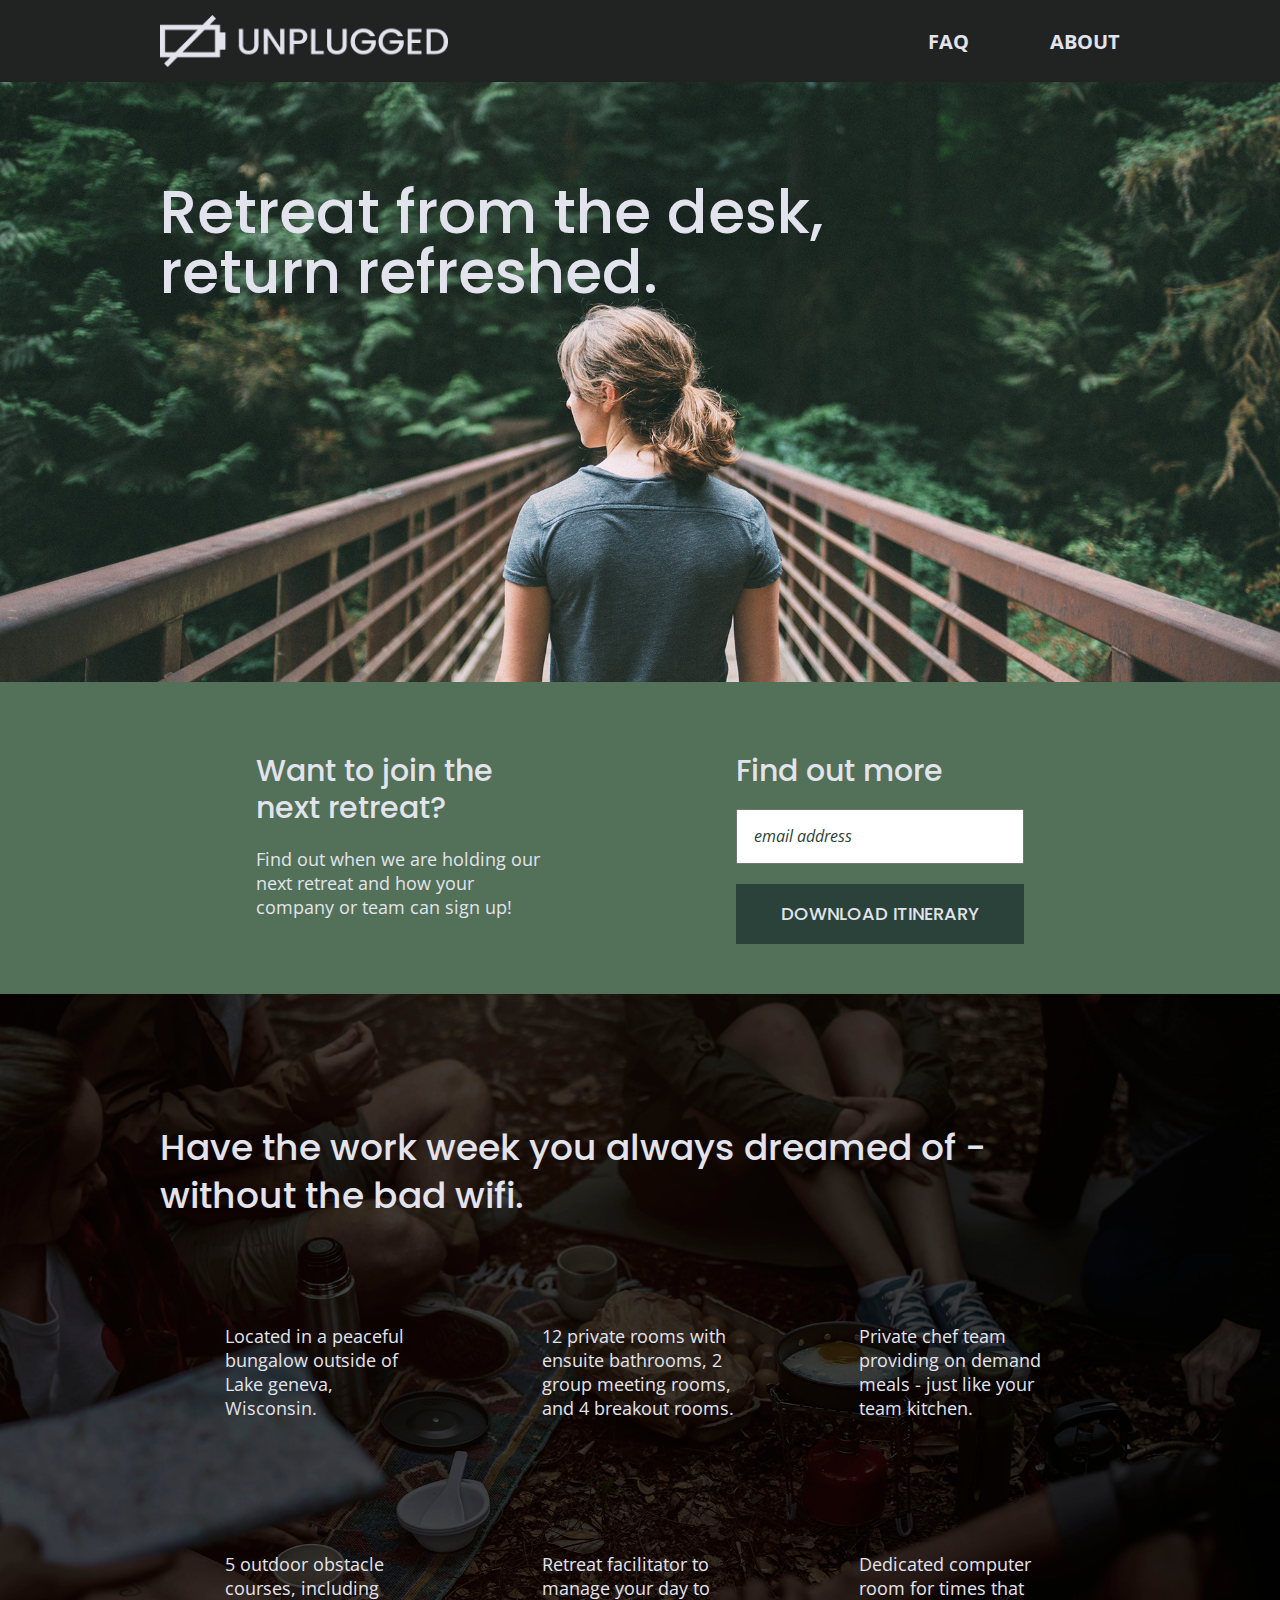
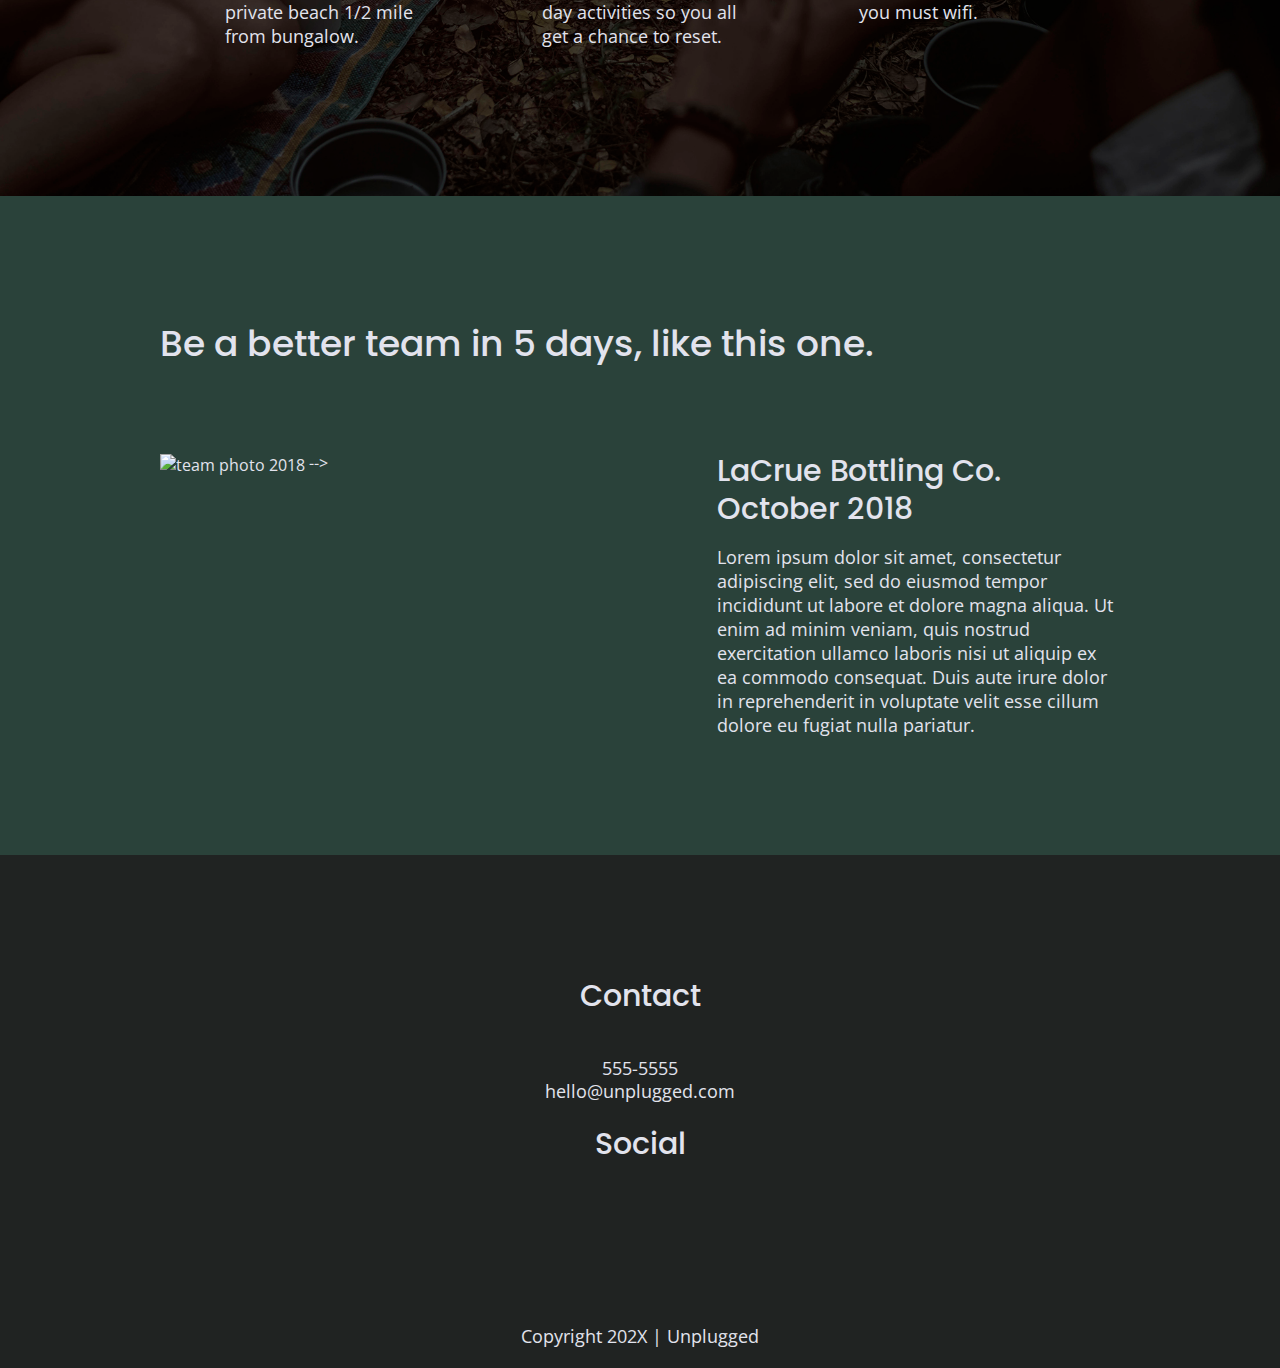
==== index.html @ 0a0d3015 "Added images and made them responsive, updated code in main page and css" ====
<!doctype html>
<html class="no-js" lang="">

<head>
  <meta charset="utf-8">
  <title>Unplugged - Much needed R&R</title>
  <meta name="description" content="">
  <meta name="viewport" content="width=device-width, initial-scale=1">

  <meta property="og:title" content="">
  <meta property="og:type" content="">
  <meta property="og:url" content="">
  <meta property="og:image" content="">

  <link rel="manifest" href="site.webmanifest">
  <link rel="apple-touch-icon" href="icon.png">
  <!-- Place favicon.ico in the root directory -->

  <link rel="stylesheet" href="css/normalize.css">
  <link rel="stylesheet" href="css/main.css">

<!-- Google Fonts -->
  <link href="https://fonts.googleapis.com/css?family=Open+Sans:400,700|Poppins:500,700" rel="stylesheet">

  <meta name="theme-color" content="#fafafa">
</head>

<body>

  <!-- Add your site or application content here -->
  <header>
    <div class="content-wrapper">
      <figure>
        <a href="#"><img src="img/unpluggedlogo.png" alt="unplugged logo"></a>
      </figure>
      <div class="header-divider"></div>
        <nav>
          <ul>
            <li><a href="faq-page/index.html" target="_blank" rel="noopener">FAQ</a></li>
            <li><a href="about-page/index.html" target="_blank" rel="noopener">About</a></li>
          </ul>
        </nav>
      </div>
  </header>
  <main>
    <section class="hero-area">
      <div class="content-wrapper">
        <h1>Retreat from the desk, return refreshed.</h1>
      </div>
    </section>
  <aside>
   <div class="content-wrapper">

      <div class="form-description">
        <h3>Want to join the next retreat?</h3>
        <p>Find out when we are holding our next retreat and how your company or team can sign up!</p>
      </div>
      <div class="form">
        <h3>Find out more</h3>
        <input type="text" name="name" value="email address">
        <input type="button" value="Download Itinerary">
      </div>
    </div>
  </aside>
  <section class="features">
    <div class="content-wrapper">
      <h2>Have the work week you always dreamed of - without the bad wifi.</h2>
      <div class="features-items">
      <article>
        <p class="fontawesome-icon"></p>
        <p class="features-item-description">Located in a peaceful bungalow outside of Lake geneva, Wisconsin.</p>
      </article>
      <article>
        <p class="fontawesome-icon"></p>
        <p class="features-item-description">12 private rooms with ensuite bathrooms, 2 group meeting rooms, and 4 breakout rooms.</p>
      </article>
      <article>
        <p class="fontawesome-icon"></p>
        <p class="features-item-description">Private chef team providing on demand meals - just like your team kitchen.</p>
      </article>
      <article>
        <p class="fontawesome-icon"></p>
        <p class="features-item-description">5 outdoor obstacle courses, including private beach 1/2 mile from bungalow.</p>
      </article>
      <article>
        <p class="fontawesome-icon"></p>
        <p class="features-item-description">Retreat facilitator to manage your day to day activities so you all get a chance to reset.</p>
      </article>
      <article>
        <p class="fontawesome-icon"></p>
        <p class="features-item-description">Dedicated computer room for times that you must wifi.</p>
      </article>
      </div>
    </div>
  </section>
  <section class="reviews">
        <div class="content-wrapper">
          <h2>Be a better team in 5 days, like this one.</h2>
          <article>
            <figure>
              <img src="../unplugged-website-repo/img/unplugged-retreat-lacrue.jpg" alt="team photo 2018"> -->
            </figure>
            <div>
              <h3>LaCrue Bottling Co. October 2018</h3>
              <p>Lorem ipsum dolor sit amet, consectetur adipiscing elit, sed do eiusmod tempor incididunt ut labore et dolore magna aliqua. Ut enim ad minim veniam, quis nostrud exercitation ullamco laboris nisi ut aliquip ex ea commodo consequat. Duis aute irure dolor in reprehenderit in voluptate velit esse cillum dolore eu fugiat nulla pariatur.</p>
            </div>
          </article>
        </div>
      </section>
  </main>
  <footer>
    <div class="content-wrapper">
      <div class="footer-contact">
        <div class="contact">
          <h4>Contact</h4>
          <address>
            <p>555-5555<br>hello@unplugged.com</p>
          </address>
        </div>
        <div class="social">
          <h4>Social</h4>
          <div class="social-icons">
            <p>
              <a href="https://www.facebook.com/Skillcrush/" target="_blank"></a>
            </p>
            <p>
              <a href="https://twitter.com/Skillcrush" target="_blank"></a>
            </p>
            <p>
              <a href="https://www.instagram.com/skillcrush/" target="_blank"></a>
            </p>
            <p>
              <a href="https://www.Linkedin.com/mysite" target="_blank" rel="noopener"></a></p>
          </div>
        </div>
              <!--other social links here-->
      </div>
    </div>
    <div class="copyright">
      <p>Copyright 202X | Unplugged</p>
    </div>
  </footer>


  <script src="js/vendor/modernizr-3.11.2.min.js"></script>
  <script src="js/plugins.js"></script>
  <script src="js/main.js"></script>

  <!-- Google Analytics: change UA-XXXXX-Y to be your site's ID. -->
  <script>
    window.ga = function () { ga.q.push(arguments) }; ga.q = []; ga.l = +new Date;
    ga('create', 'UA-XXXXX-Y', 'auto'); ga('set', 'anonymizeIp', true); ga('set', 'transport', 'beacon'); ga('send', 'pageview')
  </script>
  <script src="https://www.google-analytics.com/analytics.js" async></script>
</body>

</html>
---- css/main.css ----
/*! HTML5 Boilerplate v8.0.0 | MIT License | https://html5boilerplate.com/ */

/* main.css 2.1.0 | MIT License | https://github.com/h5bp/main.css#readme */
/*
 * What follows is the result of much research on cross-browser styling.
 * Credit left inline and big thanks to Nicolas Gallagher, Jonathan Neal,
 * Kroc Camen, and the H5BP dev community and team.
 */

/* ==========================================================================
   Base styles: opinionated defaults
   ========================================================================== */

html {
  color: #222;
  font-size: 1em;
  line-height: 1.4;
}

/*
 * Remove text-shadow in selection highlight:
 * https://twitter.com/miketaylr/status/12228805301
 *
 * Vendor-prefixed and regular ::selection selectors cannot be combined:
 * https://stackoverflow.com/a/16982510/7133471
 *
 * Customize the background color to match your design.
 */

::-moz-selection {
  background: #b3d4fc;
  text-shadow: none;
}

::selection {
  background: #b3d4fc;
  text-shadow: none;
}

/*
 * A better looking default horizontal rule
 */

hr {
  display: block;
  height: 1px;
  border: 0;
  border-top: 1px solid #ccc;
  margin: 1em 0;
  padding: 0;
}

/*
 * Remove the gap between audio, canvas, iframes,
 * images, videos and the bottom of their containers:
 * https://github.com/h5bp/html5-boilerplate/issues/440
 */

audio,
canvas,
iframe,
img,
svg,
video {
  vertical-align: middle;
}

/*
 * Remove default fieldset styles.
 */

fieldset {
  border: 0;
  margin: 0;
  padding: 0;
}

/*
 * Allow only vertical resizing of textareas.
 */

textarea {
  resize: vertical;
}

/* ==========================================================================
   Author's custom styles
   ========================================================================== */
  
  /* General Styles */

html {
  font-size: 1rem;
}

body {
  font-size: 1em;
  font-family: 'Open Sans', sans-serif;
  text-align: left;
  color: #e2e3ed;
}

ul,
ol {
  list-style-type: none;
  margin: 0;
  padding: 0;
}

a {
  color: #e2e3ed;
  text-decoration: none;
}

h2 {
  font-family: 'Poppins', sans-serif;
  font-size: 1.875em;
  font-weight: 500;
}

h3,
h4 {
  font-family: 'Poppins', sans-serif;
  margin: 20px 0;
  font-size: 1.125em;
  font-weight: 500;
}

p {
  font-size: .875em;
  line-height: 1.285;
}

address {
  font-style: normal;
}

img {
  width:100%;
}

figure {
  margin: 0;
}

  .content-wrapper {
    width:90%;
    margin:50px 0;
  }

  .header-divider {
    background: #3a3a3a;
    width: 100%;
    height: 1px;
    margin: 10px 0 20px 0;
  }

   /* ------------------ Base Header - Footer Styles ---------------------*/

   header {
    display: flex;
    justify-content: center;
    padding: 15px 0;
    background-color: #202322;
  }
  
  header .content-wrapper {
    display: flex;
    justify-content: center;
    align-items: center;
    flex-flow: row wrap;
    margin: 0;
  }

  header nav {
    width: 60%;
    font-size: 1.125em;
    font-weight: 700;
    text-transform: uppercase;
  }
  
  header nav ul {
    display: flex;
    justify-content: space-around;
    width: 100%;
  }

  header nav ul li {
    font-size: 1.125em;
  }

  header figure {
    width:60%;
  }
  
  footer {
    display: flex;
    flex-direction: column;
    align-items: center;
    text-align: center;
    background-color: #202322;
  }

  footer p {
    margin: 0;
  }

  footer .content-wrapper {
    width: 55%;
  }
  
  footer .contact {
    margin-bottom: 50px;
  }

  footer .social-icons {
    display: flex;
    justify-content: space-around;
    align-items: center;
  }
  
  footer .social-icons p {
    display: flex;
    justify-content: center;
    align-items: center;
  }

  footer .copyright {
    margin: 20px 0;
  }
  

/* ------------------- Mobile Styles - Homepage --------------------*/

/* Hero Area */

.hero-area {
  display: flex;
  justify-content: center;
  background: url('../img/unplugged-retreat.jpg') center no-repeat #333;
  background-size: cover;
}

.hero-area h1 {
  font-size: 2.25em;
  font-family: 'Poppins', Helvetica, Arial, sans-serif;
  font-weight: 500;
  line-height: 1.2;
}
/* Aside */

aside {
  background-color: #527158;
  display: flex;
  justify-content: center;
}

aside .form {
  margin-top: 30px;
}

input[type=text] {
  box-sizing: border-box;
  width: 100%;
  color: #2a423a;
  font-style: italic;
  padding: 1em;
}

input[type=button] {
  width: 100%;
  padding: 20px 0;
  margin-top: 20px;
  background-color: #2a423a;
  font-family: 'Poppins', Helvetica, Arial, sans-serif;
  font-weight: 500;
  font-size: 1.125em;
  color: #e2e3ed;
  border: none;
  text-align: center;
  text-transform: uppercase;
}

aside .form {
  margin-top: 30px;
}

input[type=text] {
  box-sizing: border-box;
  width: 100%;
  color: #2a423a;
  font-style: italic;
  padding: 1em;
}

input[type=button] {
  width: 100%;
  padding: 20px 0;
  margin-top: 20px;
  background-color: #2a423a;
  font-family: 'Poppins', Helvetica, Arial, sans-serif;
  font-weight: 500;
  font-size: 1.125em;
  color: #e2e3ed;
  border: none;
  text-align: center;
  text-transform: uppercase;
}

/* Features */

.features {
  background: url('../img/unplugged-retreat-features.jpg');
  background-size: cover;
  background-position: center;
  display: flex;
  justify-content: center;
}

.features h2 {
  margin-bottom: 60px;
}

.features article {
  width: 63%;
  margin: 30px 0;
}

.features .features-items {
  display: flex;
  justify-content: center;
  align-items: flex-start;
  flex-flow: row wrap;
}

features p {
  text-align: center;
  margin: 0;
}

/* Reviews */

.reviews {
  background-color: #2a423a;
  display: flex;
  justify-content: center;
}

.reviews h2 {
  margin-bottom: 40px;
  line-height: 1;
}

.reviews h3 {
  width: 55%;
  margin: 20px 0;
}

/* ==========================================================================
   About Page
   ========================================================================== */

   .mission {
    background-color: #527158;
    display: flex;
    justify-content: center;
  }
  
  .contact-section {
    background-color: #2a423a;
    display: flex;
    justify-content: center;
  }

  .contact-content p {
    margin: 0;
  }
  
  /* ==========================================================================
     FAQ Page
     ========================================================================== */
  
  .faq {
    background-color: #527158;
    display: flex;
    justify-content: center;
  }
  
  .faq .content-wrapper {
    display: flex;
    justify-content: center;
    align-items: flex-start;
    flex-flow: row wrap;
    margin: 50px 0 0 0;
  }

  .faq h2 {
    margin-bottom: 40px;
    line-height: 1;
  }
  
  .faq-content {
    margin-bottom: 50px;
  }

  .faq-content h4 {
    line-height: 1.333;
  }














/* ==========================================================================
   Helper classes
   ========================================================================== */

/*
 * Hide visually and from screen readers
 */

.hidden,
[hidden] {
  display: none !important;
}

/*
 * Hide only visually, but have it available for screen readers:
 * https://snook.ca/archives/html_and_css/hiding-content-for-accessibility
 *
 * 1. For long content, line feeds are not interpreted as spaces and small width
 *    causes content to wrap 1 word per line:
 *    https://medium.com/@jessebeach/beware-smushed-off-screen-accessible-text-5952a4c2cbfe
 */

.sr-only {
  border: 0;
  clip: rect(0, 0, 0, 0);
  height: 1px;
  margin: -1px;
  overflow: hidden;
  padding: 0;
  position: absolute;
  white-space: nowrap;
  width: 1px;
  /* 1 */
}

/*
 * Extends the .sr-only class to allow the element
 * to be focusable when navigated to via the keyboard:
 * https://www.drupal.org/node/897638
 */

.sr-only.focusable:active,
.sr-only.focusable:focus {
  clip: auto;
  height: auto;
  margin: 0;
  overflow: visible;
  position: static;
  white-space: inherit;
  width: auto;
}

/*
 * Hide visually and from screen readers, but maintain layout
 */

.invisible {
  visibility: hidden;
}

/*
 * Clearfix: contain floats
 *
 * For modern browsers
 * 1. The space content is one way to avoid an Opera bug when the
 *    `contenteditable` attribute is included anywhere else in the document.
 *    Otherwise it causes space to appear at the top and bottom of elements
 *    that receive the `clearfix` class.
 * 2. The use of `table` rather than `block` is only necessary if using
 *    `:before` to contain the top-margins of child elements.
 */

.clearfix::before,
.clearfix::after {
  content: " ";
  display: table;
}

.clearfix::after {
  clear: both;
}

/* ==========================================================================
   EXAMPLE Media Queries for Responsive Design.
   These examples override the primary ('mobile first') styles.
   Modify as content requires.
   ========================================================================== */

@media only screen and (min-width: 768px) {
  /* Tablet styles here */
  /************ General styles *************/
  .content-wrapper {
    max-width: 640px;
    margin: 100px 0;
  }

  h2 {
    font-size: 2.25em;
    line-height: 1.333;
  }

  h3 {
    font-size: 1.5em;
    line-height: 1.25;
  }

  /* Header */
  header {
    padding: 33px 0;
  }

  header .content-wrapper {
    width: 100%;
    justify-content: space-between;
  }

  header nav {
    width: 20%;
  }

  header nav ul {
    justify-content: space-between;
  }

  .header-divider {
    display: none;
  }

  header figure {
    width: 30%;
  }

  /* Hero Area */

  .hero-area {
    min-height: 600px;
  }

  .hero-area h1 {
    font-size: 3em;
    line-height: 1;
    margin: 0;
  }

  /* Aside */
  aside .content-wrapper {
    margin: 50px 0;
    display: flex;
     justify-content: space-between;
     align-content: flex-start;
   }
  
   aside .content-wrapper .form-description,
   aside .content-wrapper .form {
   width: 40%;
   margin: 0;
  }
  
  /* Features */

  .features h2 {
    margin-bottom: 20px;
  }

  .features article {
    display: flex;
    align-items: center;
    flex-flow: column wrap;
    flex-basis: 50%;
  }
  
  .features .features-item-description {
    width: 62%;
  }

   /* Reviews */
   .reviews article {
    display: flex;
    justify-content: space-between;
  }

  .reviews h2 {
    width: 85%;
  }

  .reviews article figure,
  .reviews article div {
    width: 49%;
  }

  .reviews h3 {
    width: 75%;
    margin: 0;
  }

  /* Footer */
  footer .content-wrapper {
    width: 65%;
  }

  .footer-content {
    display: flex;
    justify-content: space-between;
    align-items: center;
    flex-direction: row;
  }

  footer .contact {
    margin-bottom: 0;
  }

  footer h4 {
    font-size: 1.5em;
    margin-bottom: 40px;
  }

  footer p {
    line-height: 1.285;
  }

  footer .copyright {
    width: 100%;
  }

  /* ==========================================================================
     About Page
     ========================================================================== */

     .mission-content {
      display: flex;
      justify-content: space-between;
      align-items: flex-start;
      padding-top: 20px
    }
  
    .mission-content p {
      width: 45%;
    }
  
    .contact-section .content-wrapper h2 {
      width: 80%;
    }
  
    .contact-content {
      display: flex;
      justify-content: space-between;
      align-items: flex-start;
    }

    .contact-content h4 {
      font-size: 1.5em;
    }

 /* ==========================================================================
     FAQ Page
    ========================================================================== */

  .faq .content-wrapper {
    justify-content: space-between;
  }

  .faq-content {
    flex-basis: 45%;
  }

  .faq h2 {
    width: 100%;
  }

  .faq h4,
  .faq p {
    font-size: .875em;
    line-height: 1.125;
  }
}


@media only screen and (min-width: 1200px) {
  /*Desktop styles here*/

  /* General styles */
  .content-wrapper {
    max-width: 960px;
  }

  /* Header */
  header {
    padding: 15px 0;
  }

  h2 {
    font-size: 2.25em;
  }

  h3,
  h4 {
    font-size: 1.875em;
  }

  p {
    font-size: 1.125em;
    line-height: 1.333;
  }

  /* Hero */
  .hero-area h1 {
    width: 80%;
    font-size: 3.75em;
  }

  /* Aside */
  aside .content-wrapper {
    justify-content: space-around;
  }

  aside .content-wrapper .form-description,
  aside .content-wrapper .form {
    width: 30%;
  }

  .form-description p {
    font-size: 1.125em;
  }

   /* Features */

   .features h2 {
    width: 90%;
  }

  .features article {
    flex-basis: 33%;
  }

  /* Reviews */

  .reviews h2 {
    padding-bottom: 50px;
  }

  .reviews article div {
    width: 42%;
  }

  footer h4 {
    font-size: 1.875em;
  }

  /* ==========================================================================
  About Page
  ========================================================================== */

  .mission h2,
  .contact-section .content-wrapper h2 {
    width: 95%;
    font-size: 3em;
  }

  .contact-content h4 {
    font-size: 1.875em;
  }

    /* ==========================================================================
  FAQ Page
  ========================================================================== */
  .faq h2 {
    width: 100%;
  }

  .faq h4,
  .faq p {
    font-size: 1.125em;
    line-height: 1;
  }
}



/* ==========================================================================
   Print styles.
   Inlined to avoid the additional HTTP request:
   https://www.phpied.com/delay-loading-your-print-css/
   ========================================================================== */

@media print {
  *,
  *::before,
  *::after {
    background: #fff !important;
    color: #000 !important;
    /* Black prints faster */
    box-shadow: none !important;
    text-shadow: none !important;
  }

  a,
  a:visited {
    text-decoration: underline;
  }

  a[href]::after {
    content: " (" attr(href) ")";
  }

  abbr[title]::after {
    content: " (" attr(title) ")";
  }

  /*
   * Don't show links that are fragment identifiers,
   * or use the `javascript:` pseudo protocol
   */
  a[href^="#"]::after,
  a[href^="javascript:"]::after {
    content: "";
  }

  pre {
    white-space: pre-wrap !important;
  }

  pre,
  blockquote {
    border: 1px solid #999;
    page-break-inside: avoid;
  }

  /*
   * Printing Tables:
   * https://web.archive.org/web/20180815150934/http://css-discuss.incutio.com/wiki/Printing_Tables
   */
  thead {
    display: table-header-group;
  }

  tr,
  img {
    page-break-inside: avoid;
  }

  p,
  h2,
  h3 {
    orphans: 3;
    widows: 3;
  }

  h2,
  h3 {
    page-break-after: avoid;
  }
}
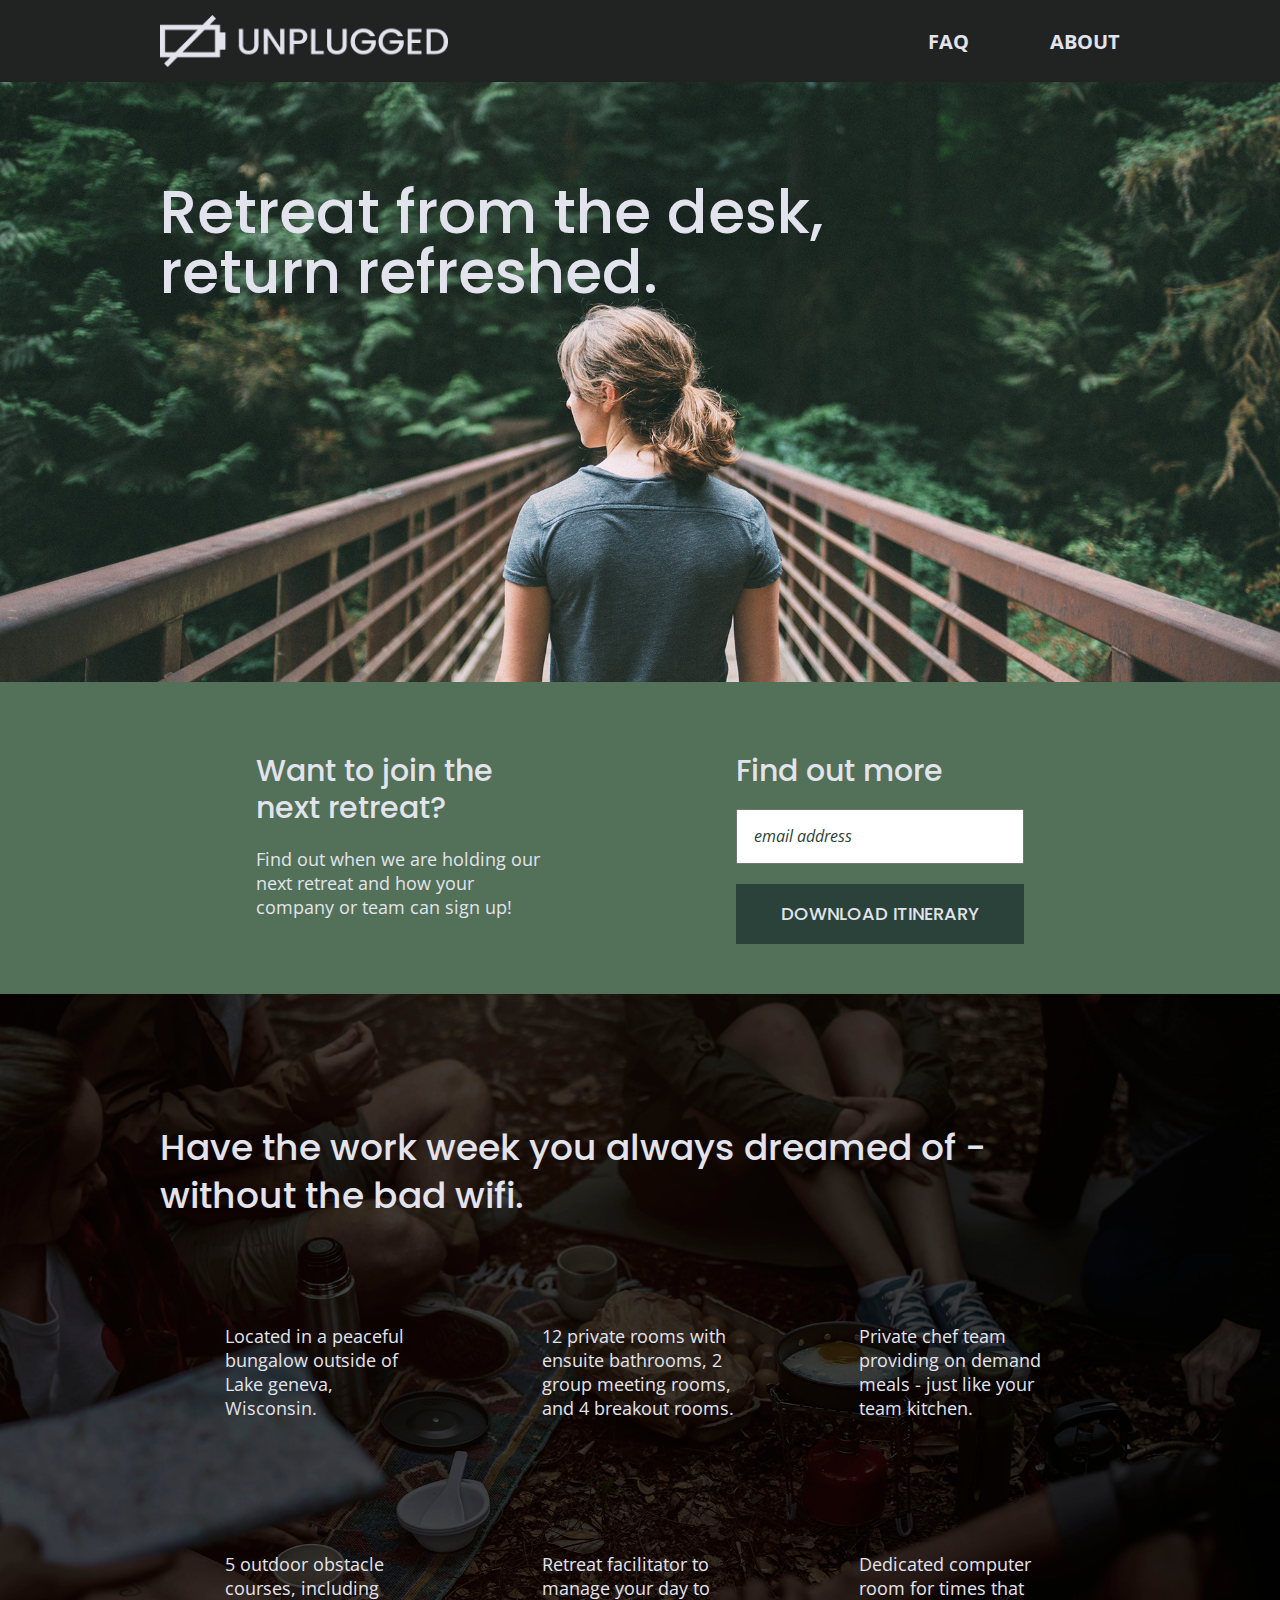
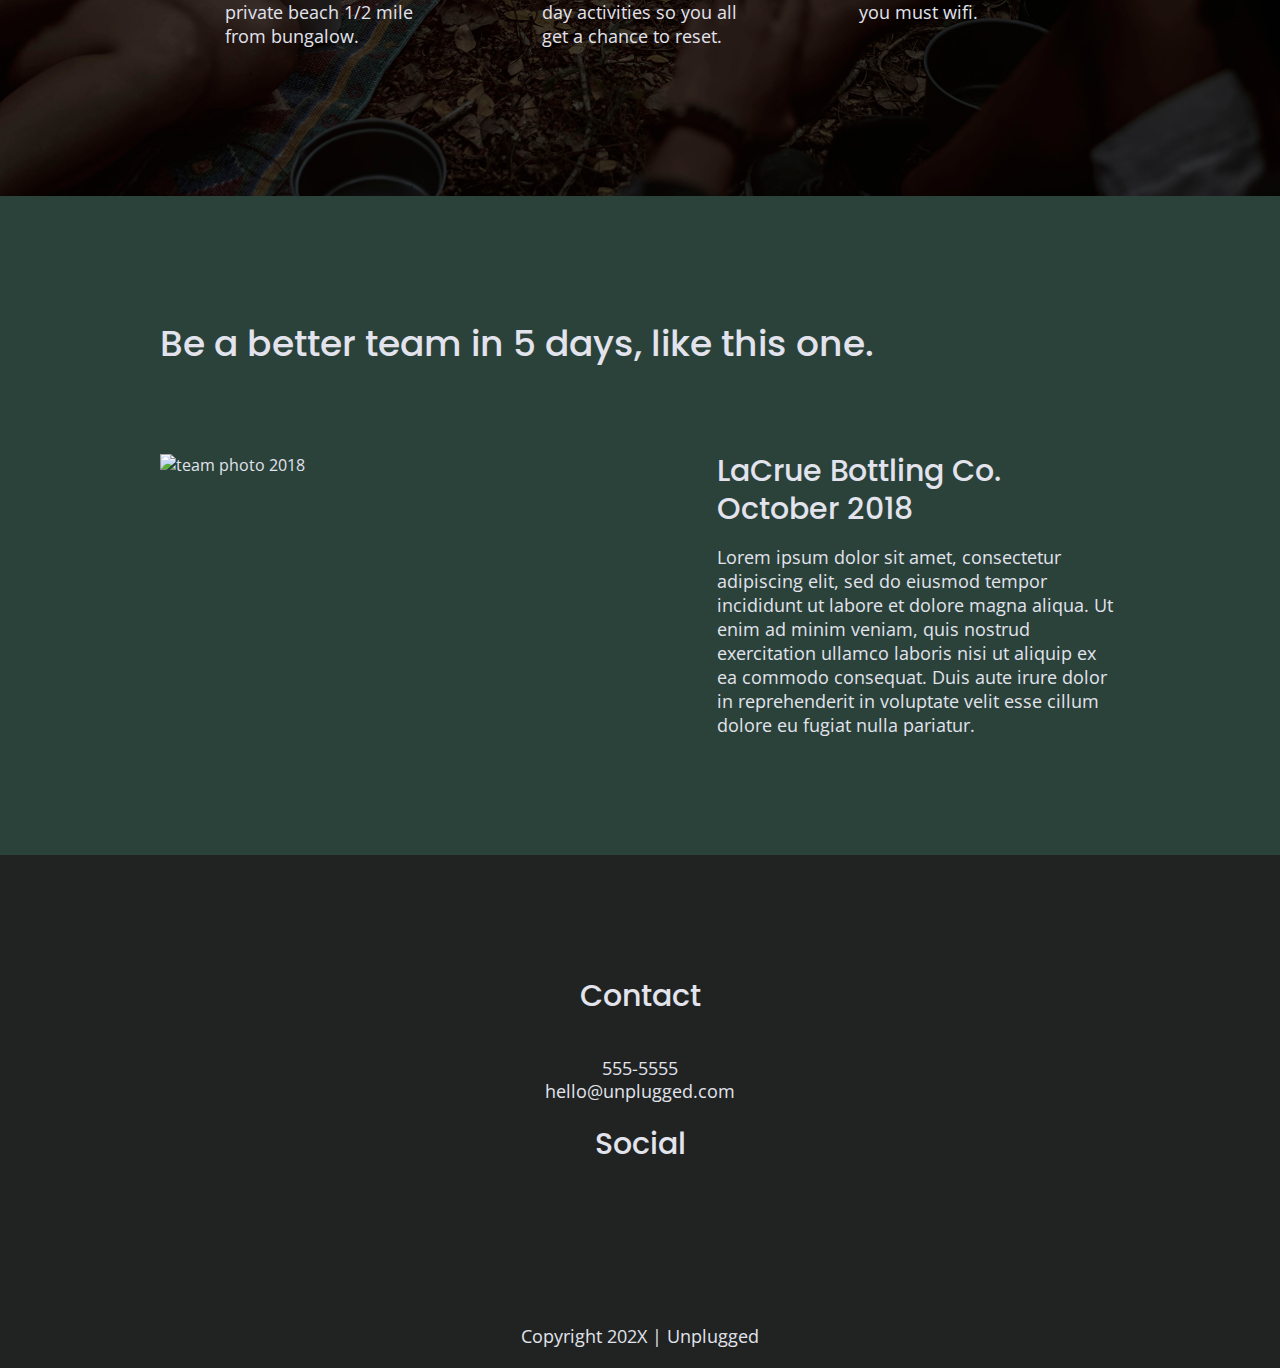
==== commit c8fcb5a1: "Deleted opened elements" ====
--- a/index.html
+++ b/index.html
@@ -98,7 +98,7 @@
           <h2>Be a better team in 5 days, like this one.</h2>
           <article>
             <figure>
-              <img src="../unplugged-website-repo/img/unplugged-retreat-lacrue.jpg" alt="team photo 2018"> -->
+              <img src="../unplugged-website-repo/img/unplugged-retreat-lacrue.jpg" alt="team photo 2018">
             </figure>
             <div>
               <h3>LaCrue Bottling Co. October 2018</h3>
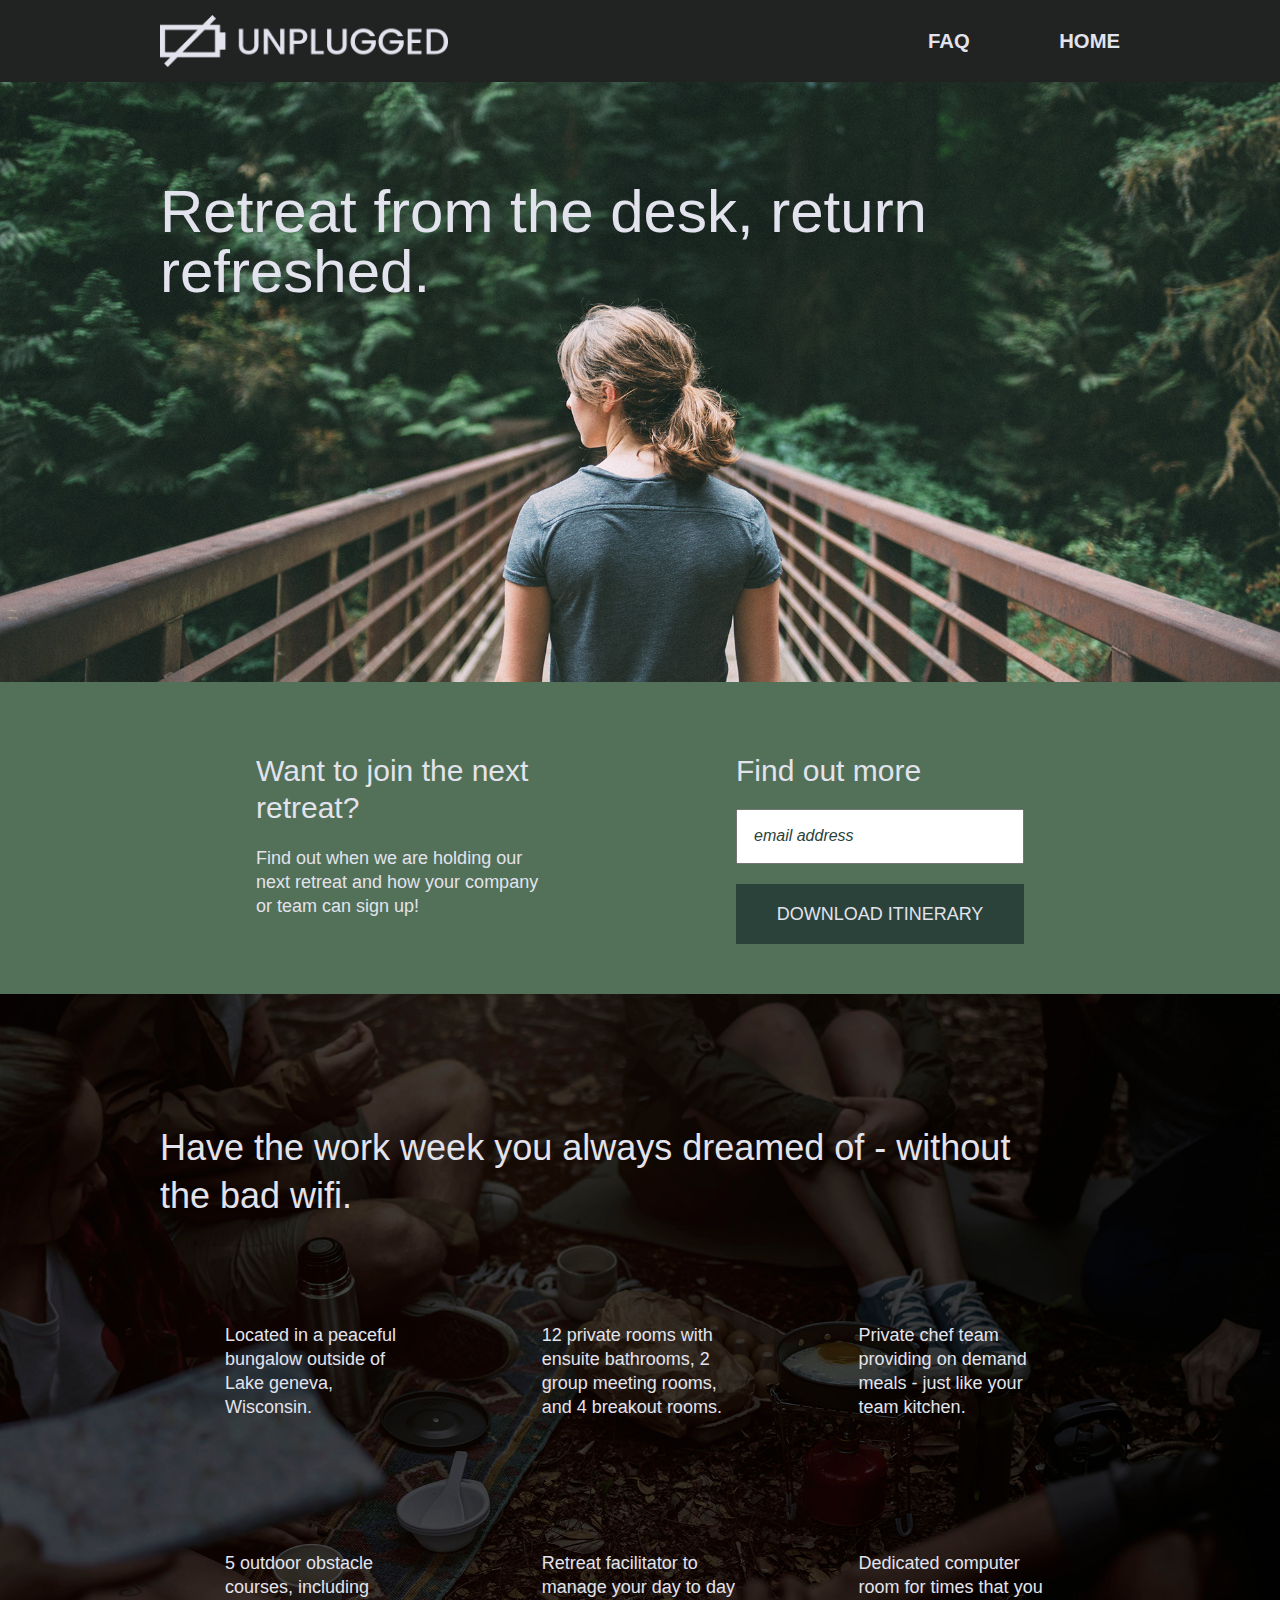
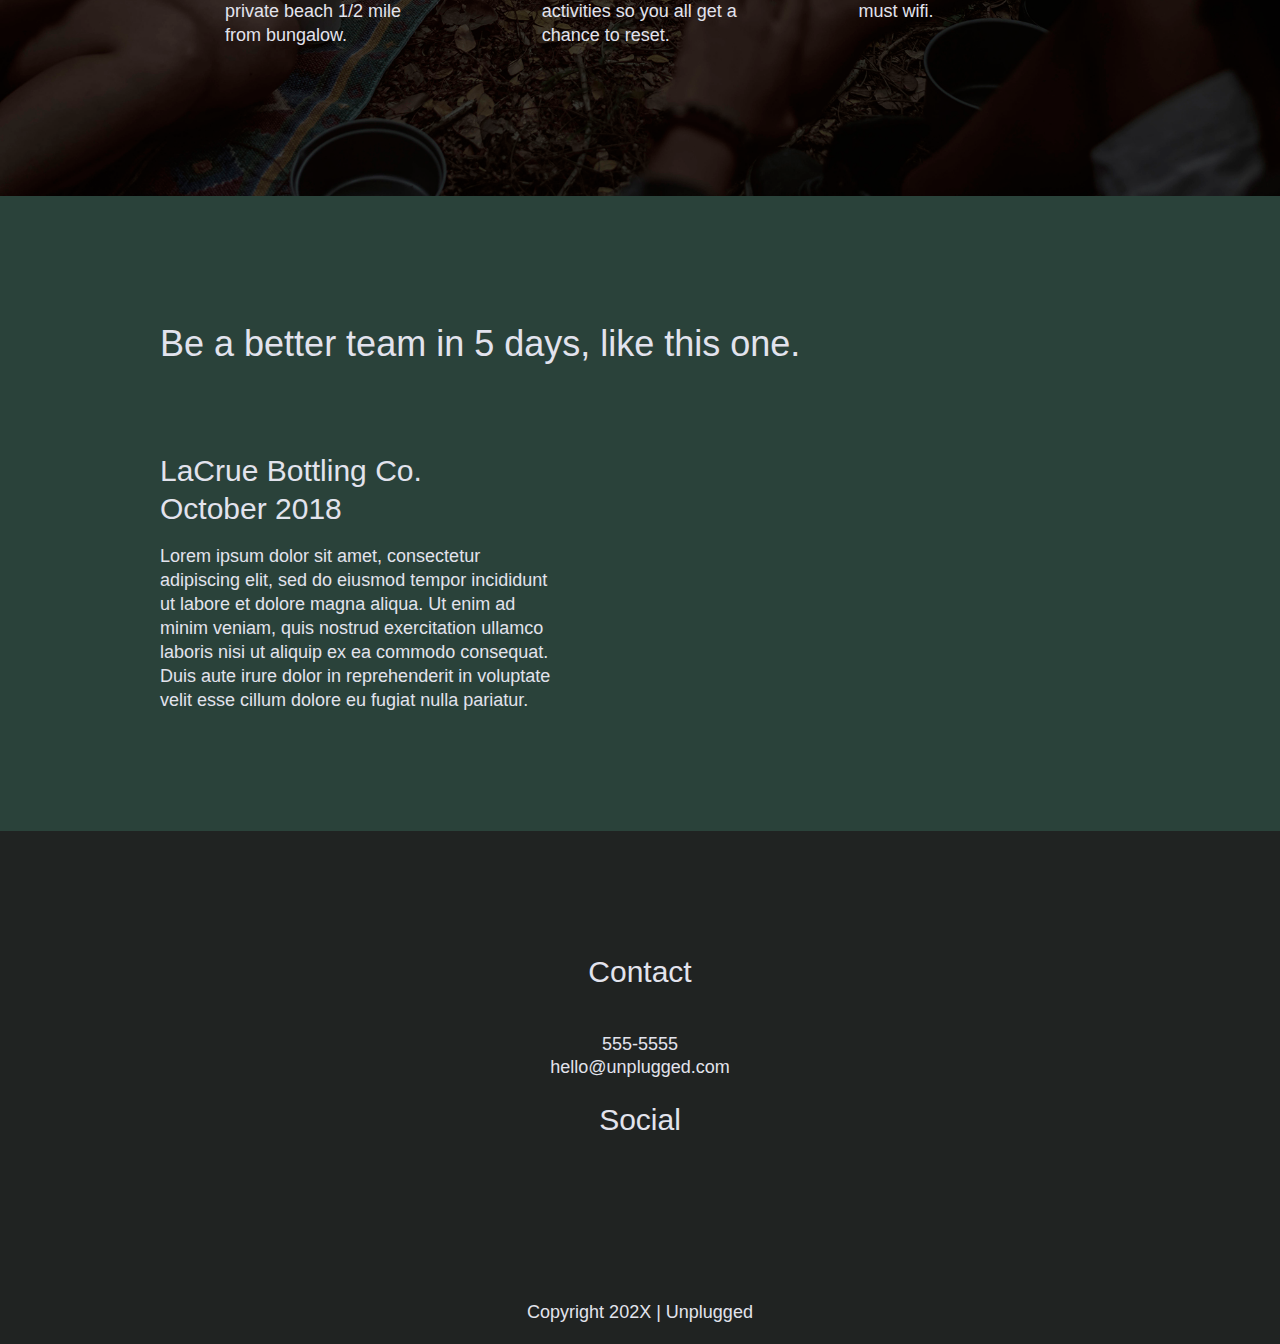
==== commit 6d28c93e: "Added google maps link" ====
--- a/index.html
+++ b/index.html
@@ -19,9 +19,6 @@
   <link rel="stylesheet" href="css/normalize.css">
   <link rel="stylesheet" href="css/main.css">
 
-<!-- Google Fonts -->
-  <link href="https://fonts.googleapis.com/css?family=Open+Sans:400,700|Poppins:500,700" rel="stylesheet">
-
   <meta name="theme-color" content="#fafafa">
 </head>
 
@@ -37,7 +34,7 @@
         <nav>
           <ul>
             <li><a href="faq-page/index.html" target="_blank" rel="noopener">FAQ</a></li>
-            <li><a href="about-page/index.html" target="_blank" rel="noopener">About</a></li>
+            <li><a href="../unplugged-website-repo/index.html" target="_blank" rel="noopener">Home</a></li>
           </ul>
         </nav>
       </div>
@@ -46,10 +43,10 @@
     <section class="hero-area">
       <div class="content-wrapper">
         <h1>Retreat from the desk, return refreshed.</h1>
-      </div>
+    </div>
     </section>
   <aside>
-   <div class="content-wrapper">
+    <div class="content-wrapper">
 
       <div class="form-description">
         <h3>Want to join the next retreat?</h3>
@@ -97,10 +94,8 @@
         <div class="content-wrapper">
           <h2>Be a better team in 5 days, like this one.</h2>
           <article>
-            <figure>
-              <img src="../unplugged-website-repo/img/unplugged-retreat-lacrue.jpg" alt="team photo 2018">
-            </figure>
-            <div>
+            <!-- <img src="../unplugged-website-repo/img/unplugged-retreat-lacrue.jpg" alt="team photo 2018"> -->
+             <div class="reviews-text">
               <h3>LaCrue Bottling Co. October 2018</h3>
               <p>Lorem ipsum dolor sit amet, consectetur adipiscing elit, sed do eiusmod tempor incididunt ut labore et dolore magna aliqua. Ut enim ad minim veniam, quis nostrud exercitation ullamco laboris nisi ut aliquip ex ea commodo consequat. Duis aute irure dolor in reprehenderit in voluptate velit esse cillum dolore eu fugiat nulla pariatur.</p>
             </div>
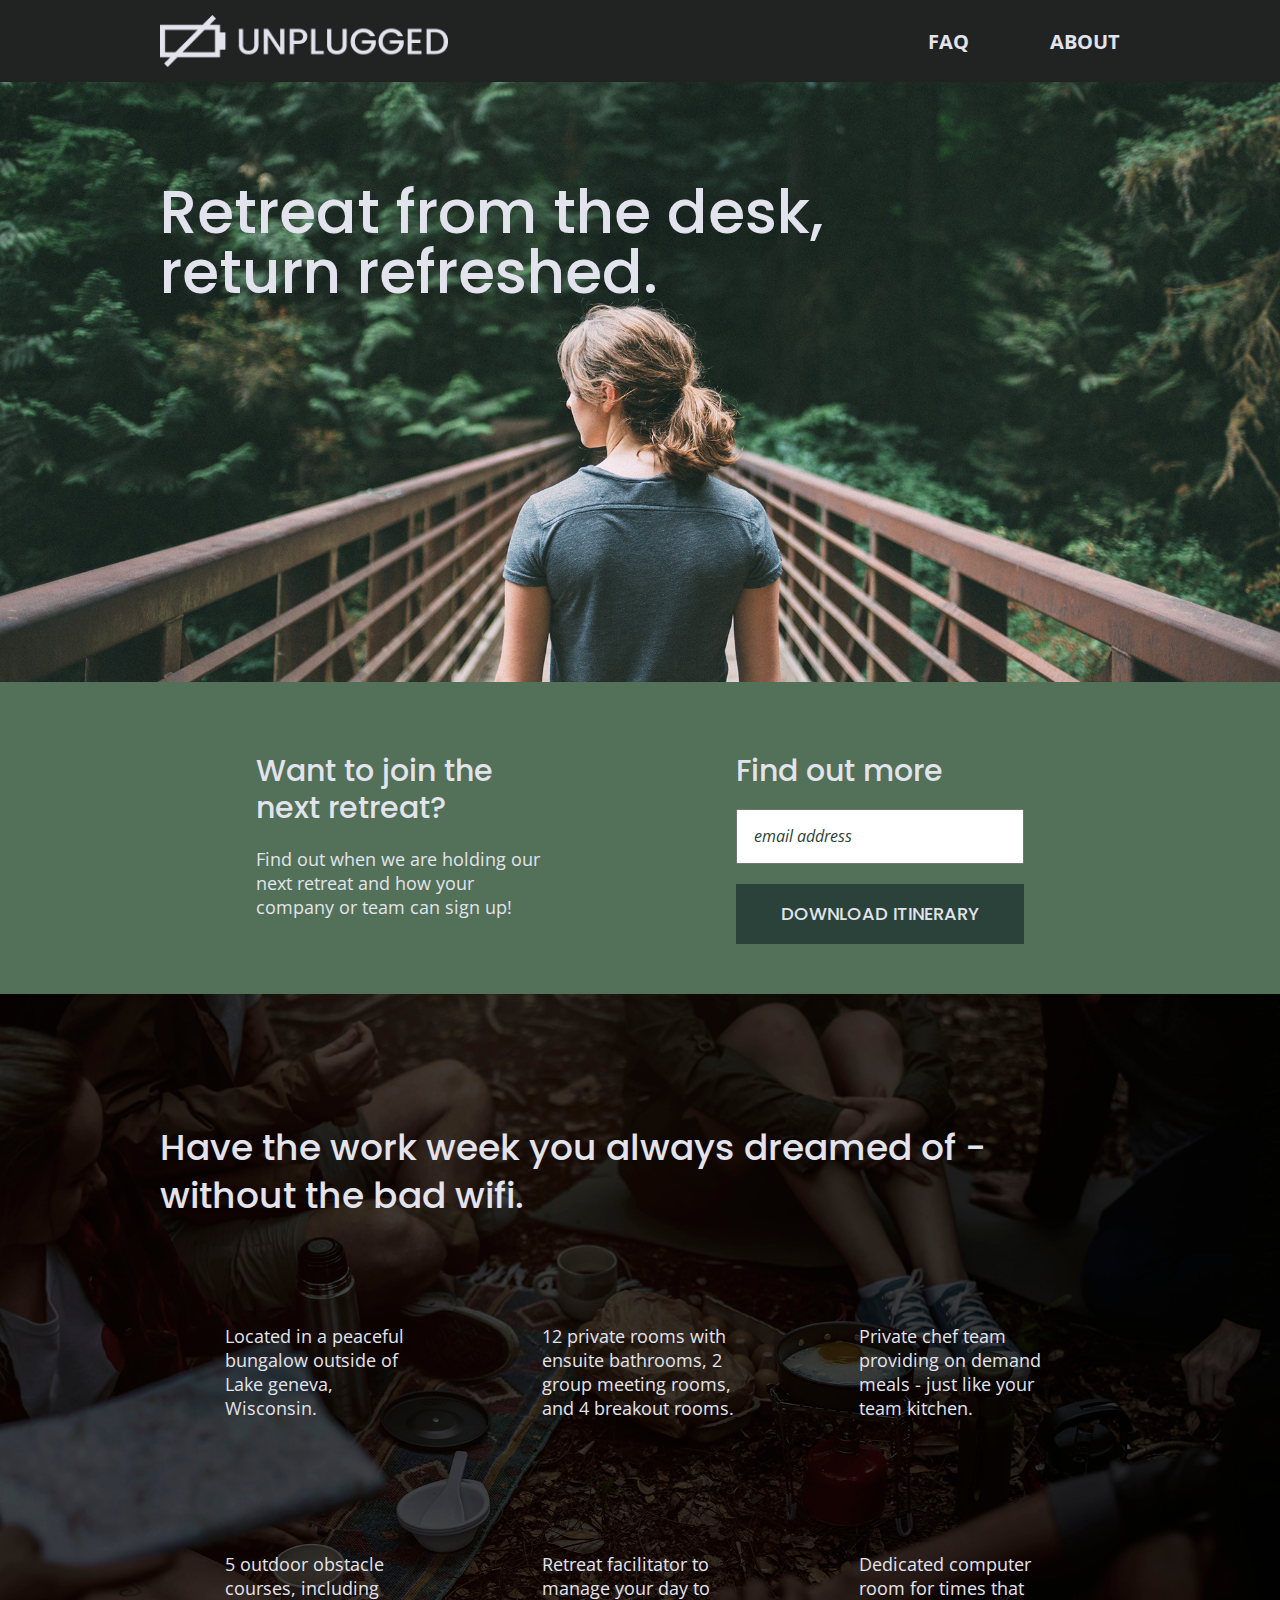
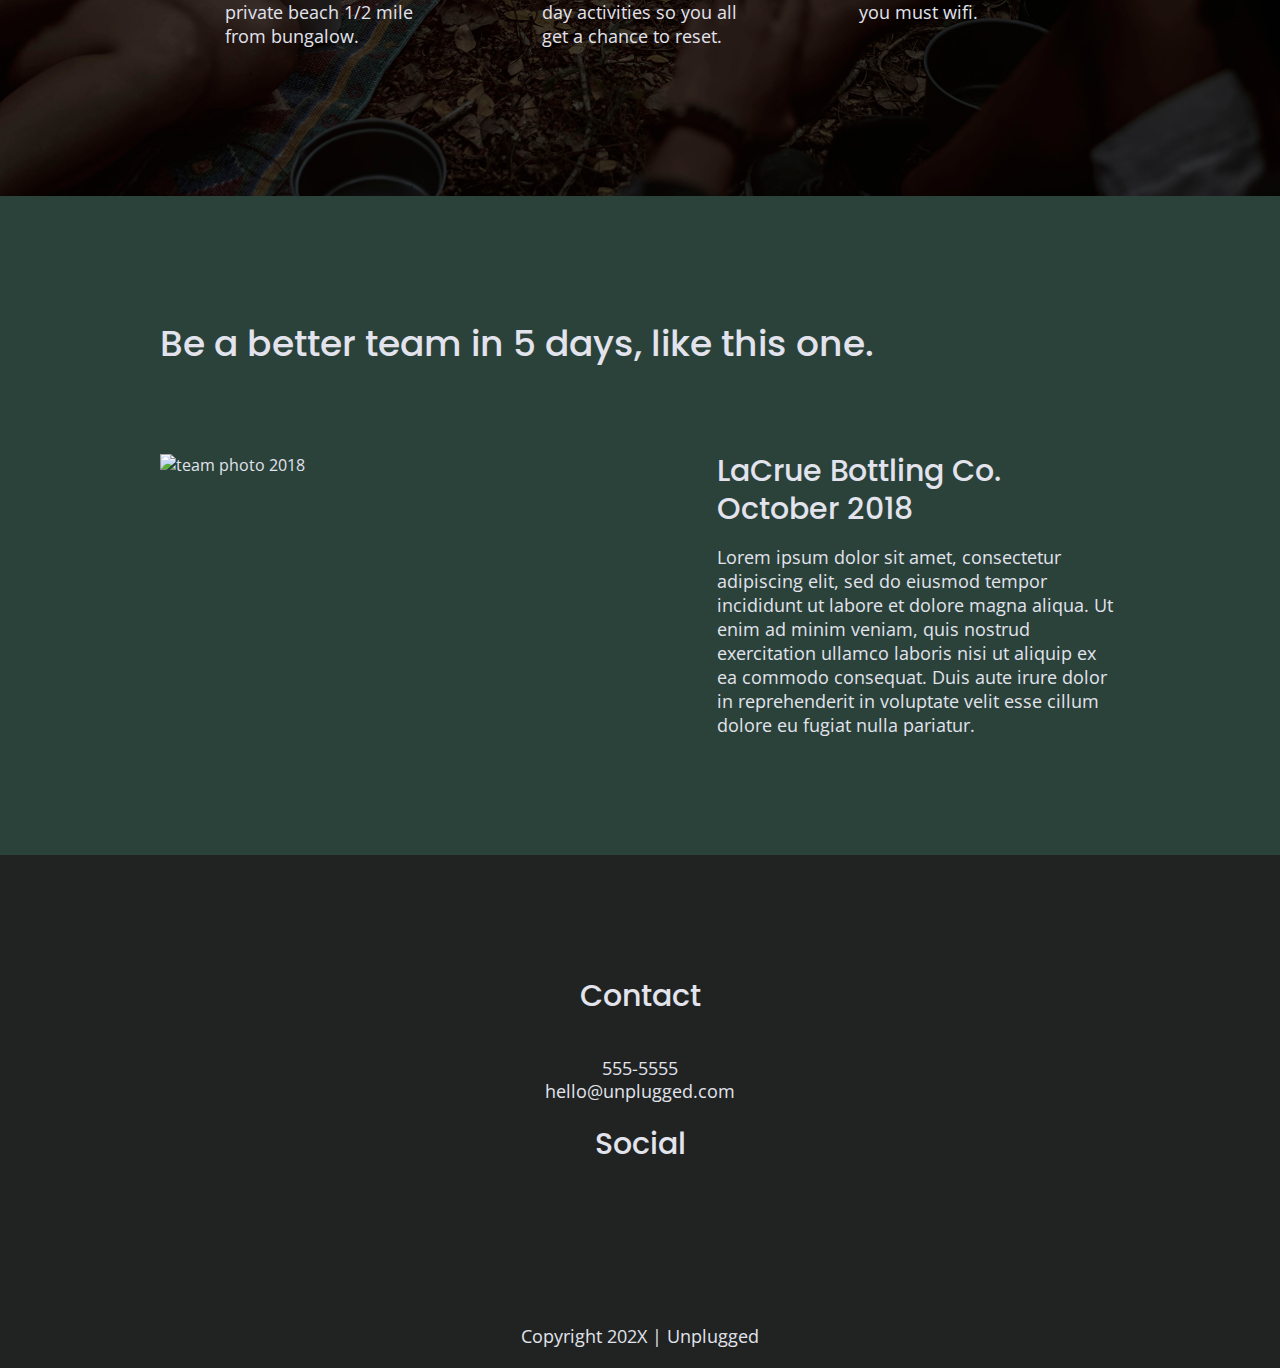
==== commit 7c269930: "Added logo fonts link" ====
--- a/index.html
+++ b/index.html
@@ -19,6 +19,12 @@
   <link rel="stylesheet" href="css/normalize.css">
   <link rel="stylesheet" href="css/main.css">
 
+  <!------Link for Font Awesome (Logos)-------->
+  <script src="https://kit.fontawesome.com/91e702ed10.js" crossorigin="anonymous"></script>
+
+<!-- Google Fonts -->
+  <link href="https://fonts.googleapis.com/css?family=Open+Sans:400,700|Poppins:500,700" rel="stylesheet">
+
   <meta name="theme-color" content="#fafafa">
 </head>
 
@@ -34,7 +40,7 @@
         <nav>
           <ul>
             <li><a href="faq-page/index.html" target="_blank" rel="noopener">FAQ</a></li>
-            <li><a href="../unplugged-website-repo/index.html" target="_blank" rel="noopener">Home</a></li>
+            <li><a href="about-page/index.html" target="_blank" rel="noopener">About</a></li>
           </ul>
         </nav>
       </div>
@@ -43,10 +49,10 @@
     <section class="hero-area">
       <div class="content-wrapper">
         <h1>Retreat from the desk, return refreshed.</h1>
-    </div>
+      </div>
     </section>
   <aside>
-    <div class="content-wrapper">
+   <div class="content-wrapper">
 
       <div class="form-description">
         <h3>Want to join the next retreat?</h3>
@@ -94,8 +100,10 @@
         <div class="content-wrapper">
           <h2>Be a better team in 5 days, like this one.</h2>
           <article>
-            <!-- <img src="../unplugged-website-repo/img/unplugged-retreat-lacrue.jpg" alt="team photo 2018"> -->
-             <div class="reviews-text">
+            <figure>
+              <img src="../unplugged-website-repo/img/unplugged-retreat-lacrue.jpg" alt="team photo 2018">
+            </figure>
+            <div>
               <h3>LaCrue Bottling Co. October 2018</h3>
               <p>Lorem ipsum dolor sit amet, consectetur adipiscing elit, sed do eiusmod tempor incididunt ut labore et dolore magna aliqua. Ut enim ad minim veniam, quis nostrud exercitation ullamco laboris nisi ut aliquip ex ea commodo consequat. Duis aute irure dolor in reprehenderit in voluptate velit esse cillum dolore eu fugiat nulla pariatur.</p>
             </div>
--- a/css/main.css
+++ b/css/main.css
@@ -239,6 +239,7 @@
   justify-content: center;
   background: url('../img/unplugged-retreat.jpg') center no-repeat #333;
   background-size: cover;
+  min-height: 500px;
 }
 
 .hero-area h1 {
@@ -365,6 +366,22 @@
     display: flex;
     justify-content: center;
   }
+
+  .map figure {
+    width: 100%;
+    height: 0;
+    padding-bottom: 125%;
+    overflow: hidden;
+    position: relative;
+  }
+  
+  .map iframe {
+    width: 100%;
+    height: 100%;
+    position: absolute;
+    top: 0;
+    left: 0;
+  }
   
   .contact-section {
     background-color: #2a423a;
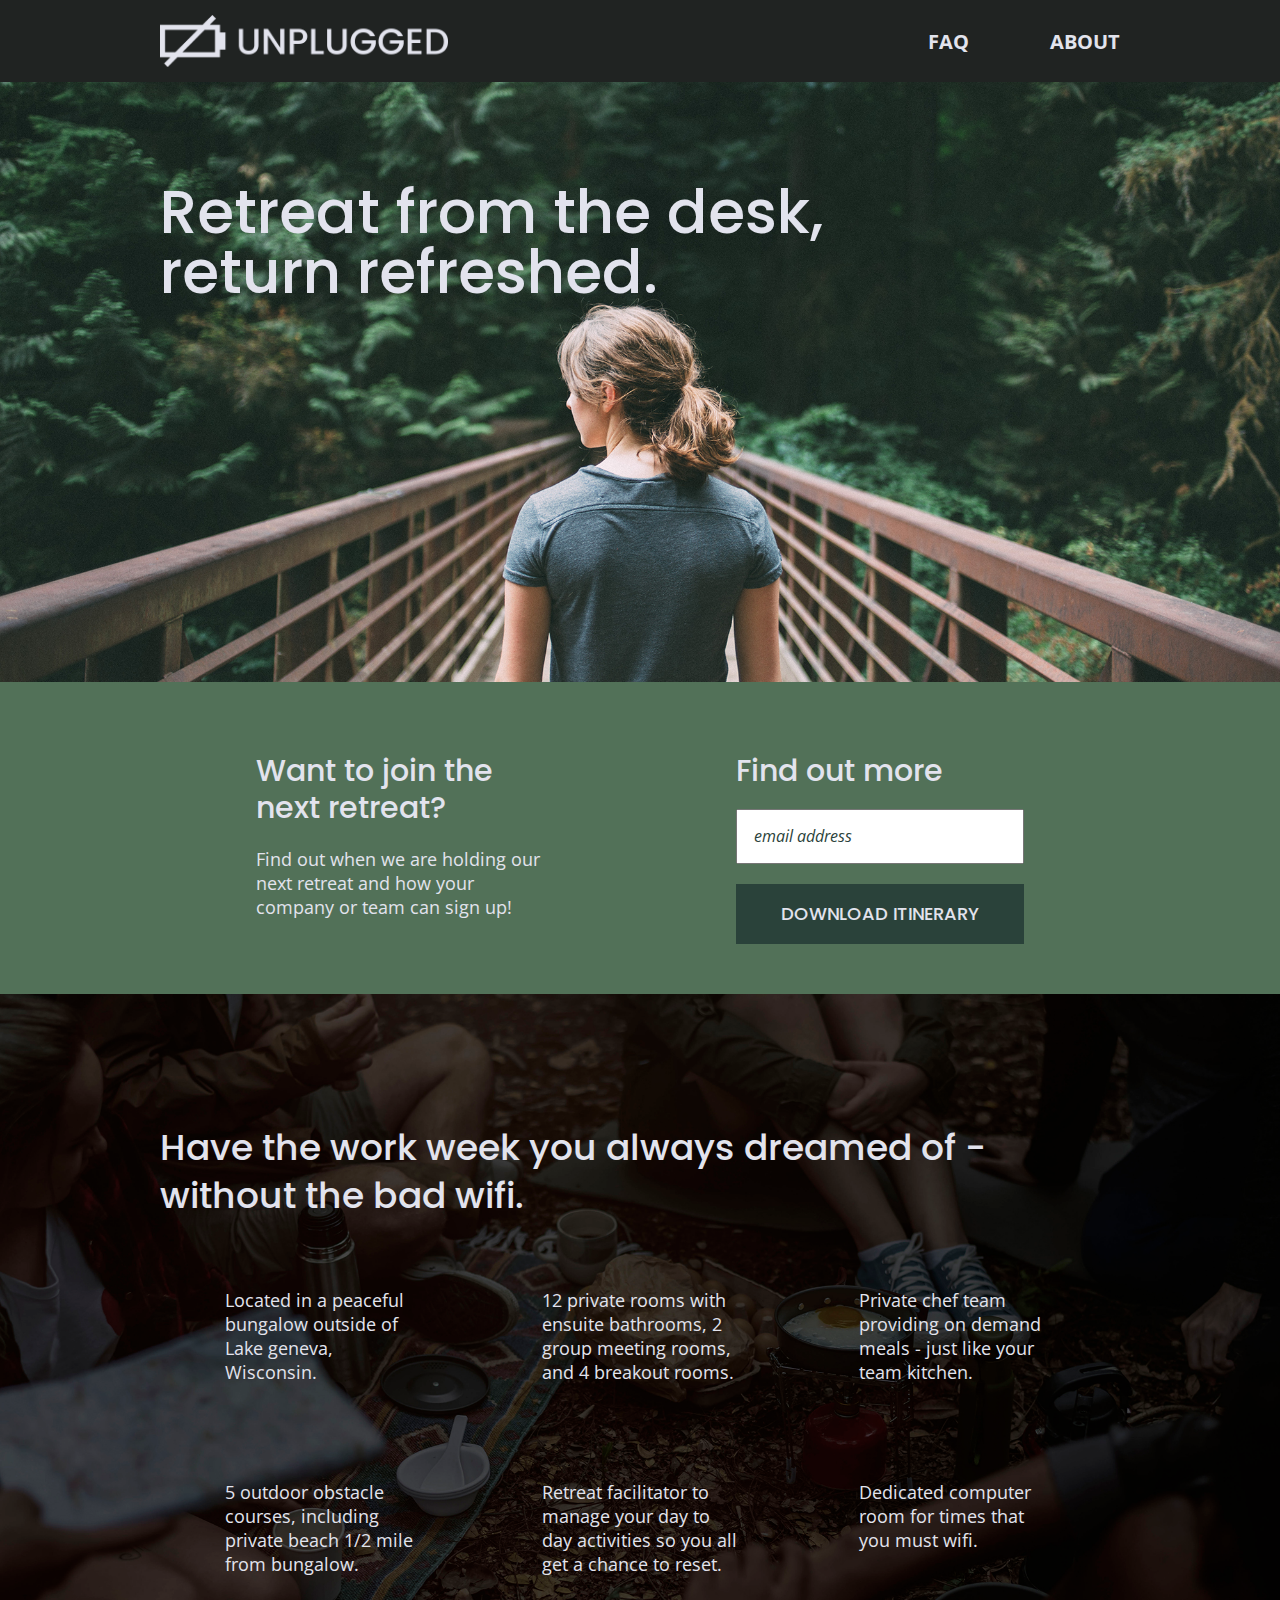
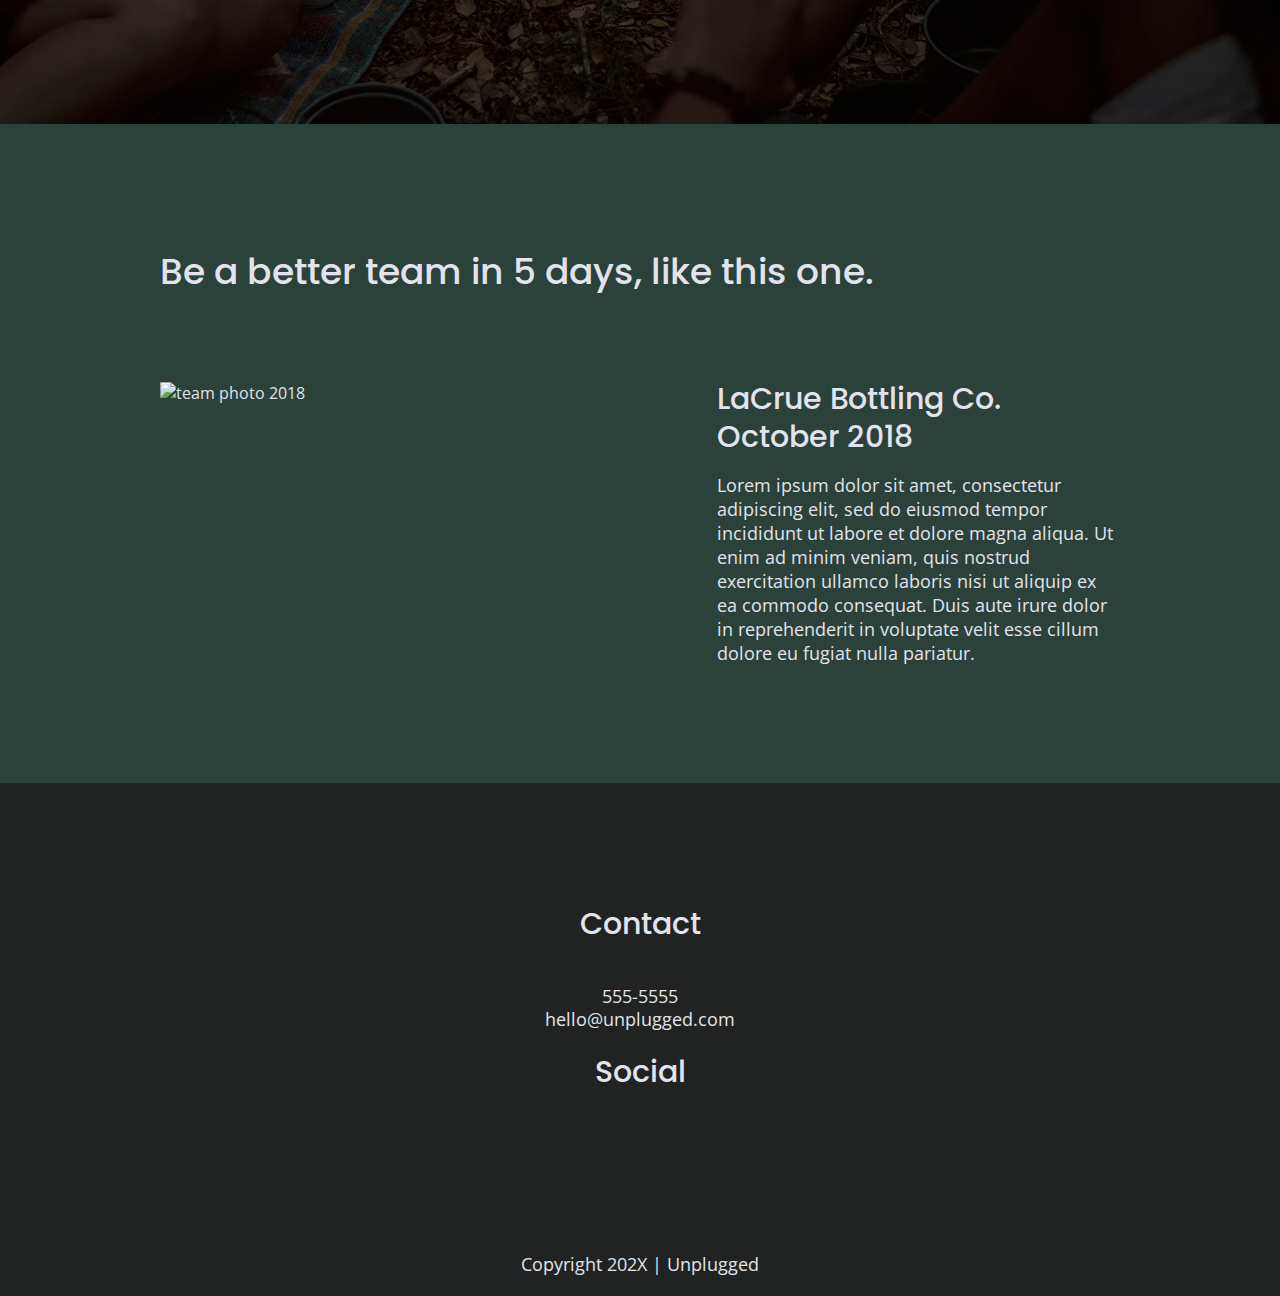
==== commit 62fdd36d: "Added html links for font awesome into features section" ====
--- a/index.html
+++ b/index.html
@@ -70,27 +70,27 @@
       <h2>Have the work week you always dreamed of - without the bad wifi.</h2>
       <div class="features-items">
       <article>
-        <p class="fontawesome-icon"></p>
+        <i class="fas fa-campground"></i>
         <p class="features-item-description">Located in a peaceful bungalow outside of Lake geneva, Wisconsin.</p>
       </article>
       <article>
-        <p class="fontawesome-icon"></p>
+        <i class="fas fa-bed"></i>
         <p class="features-item-description">12 private rooms with ensuite bathrooms, 2 group meeting rooms, and 4 breakout rooms.</p>
       </article>
       <article>
-        <p class="fontawesome-icon"></p>
+        <i class="fas fa-utensils"></i>
         <p class="features-item-description">Private chef team providing on demand meals - just like your team kitchen.</p>
       </article>
       <article>
-        <p class="fontawesome-icon"></p>
+        <i class="fas fa-shoe-prints"></i>
         <p class="features-item-description">5 outdoor obstacle courses, including private beach 1/2 mile from bungalow.</p>
       </article>
       <article>
-        <p class="fontawesome-icon"></p>
+        <i class="fas fa-smile"></i>
         <p class="features-item-description">Retreat facilitator to manage your day to day activities so you all get a chance to reset.</p>
       </article>
       <article>
-        <p class="fontawesome-icon"></p>
+        <i class="fas fa-wifi"></i>
         <p class="features-item-description">Dedicated computer room for times that you must wifi.</p>
       </article>
       </div>
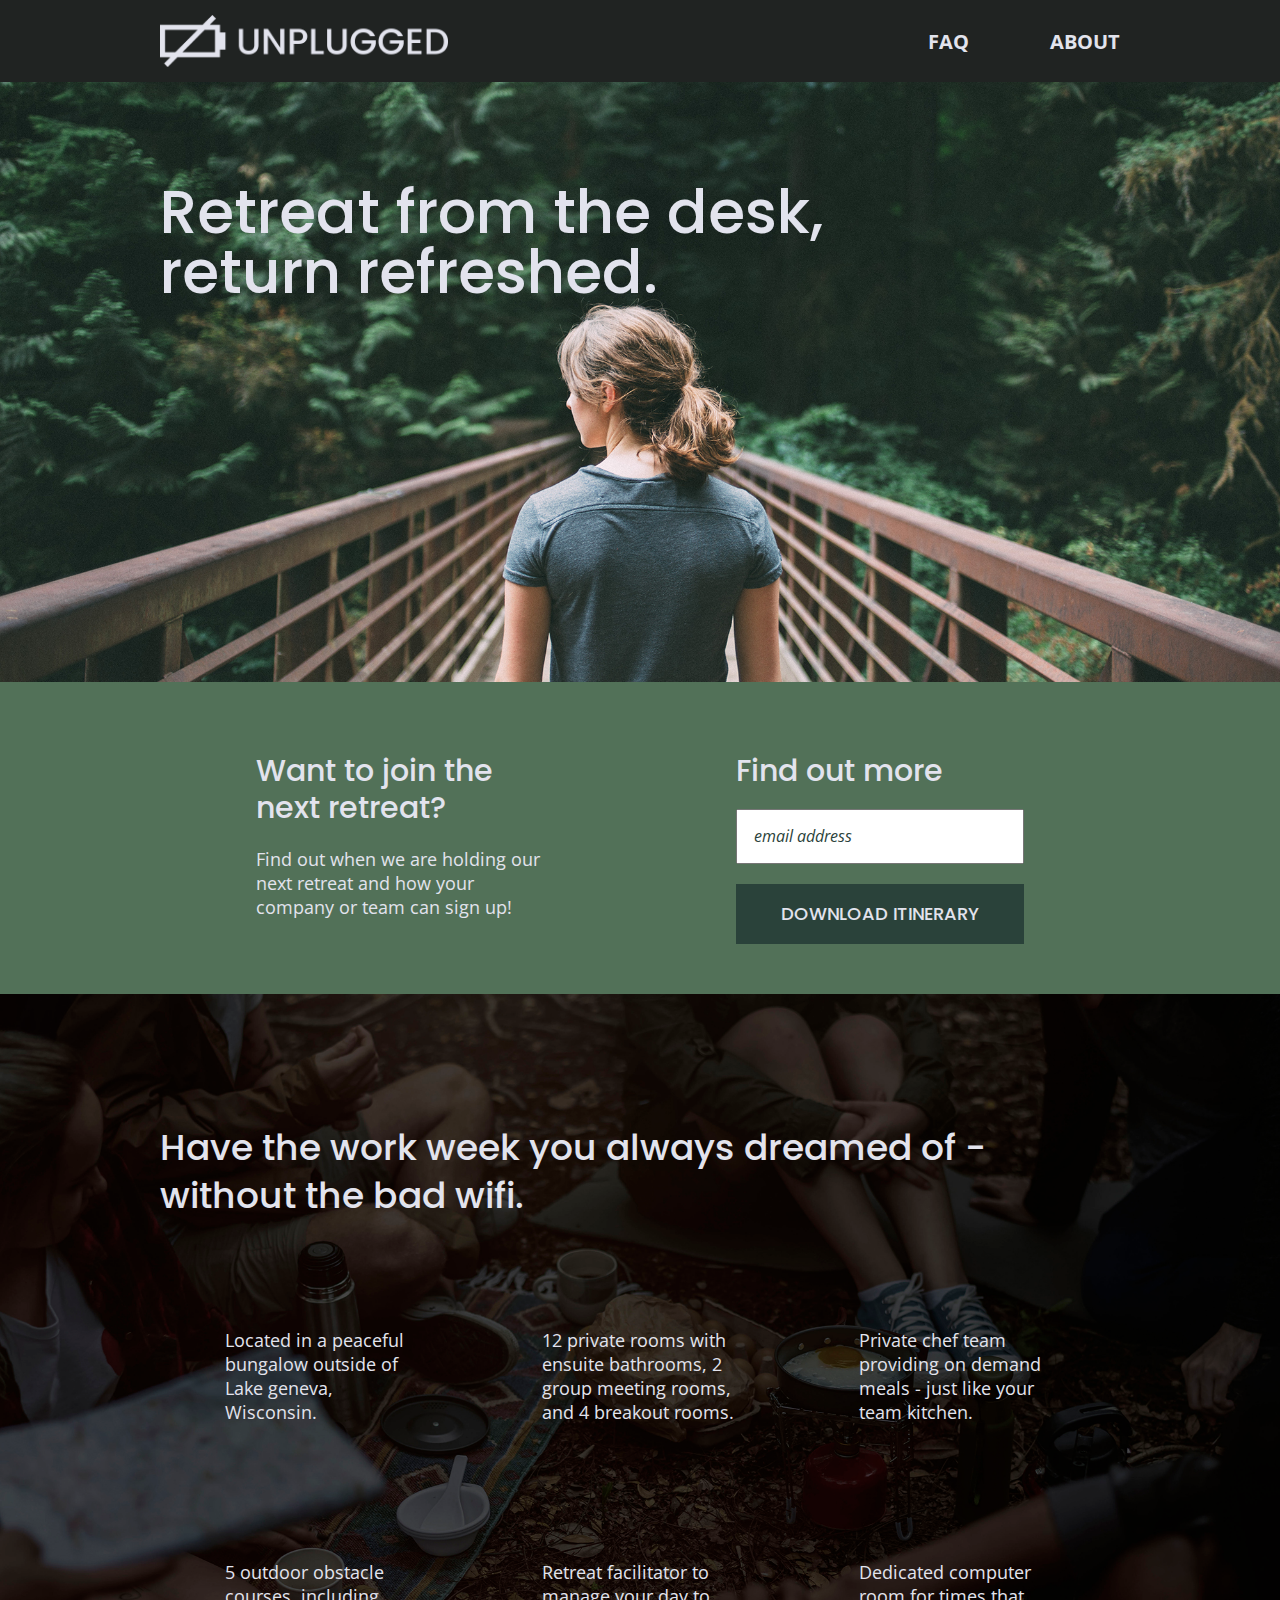
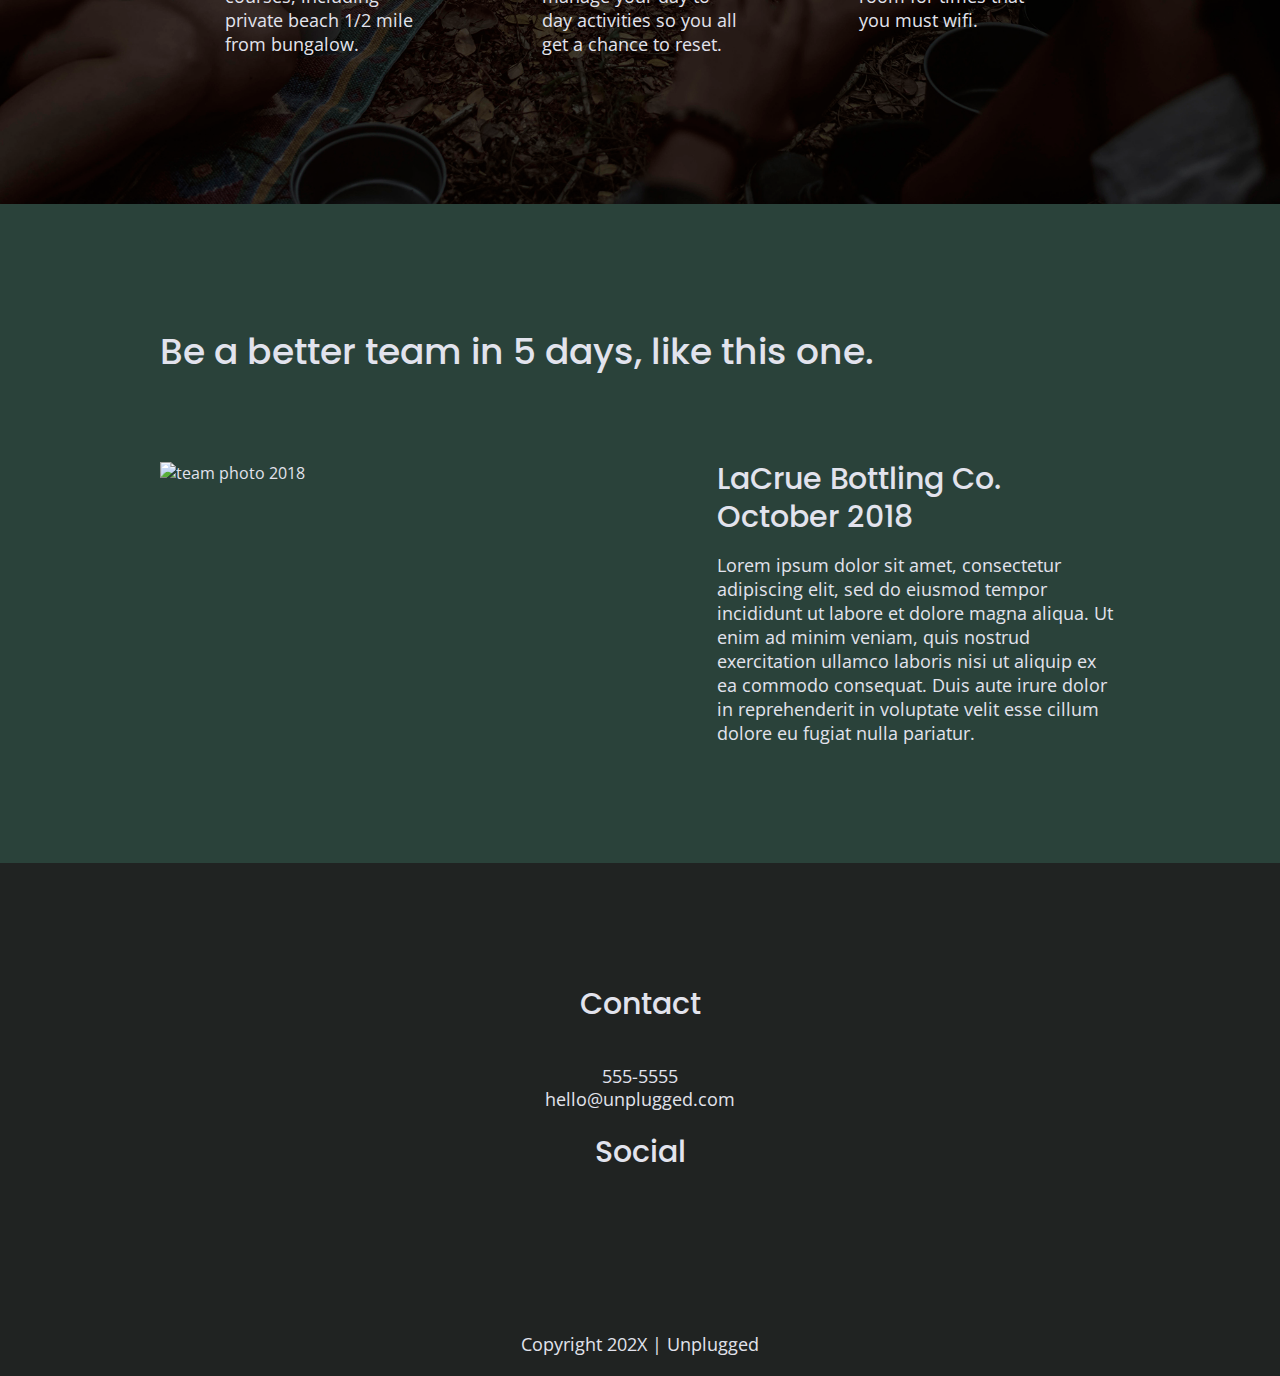
==== commit b4660913: "Added font logo links in social section" ====
--- a/index.html
+++ b/index.html
@@ -124,16 +124,16 @@
           <h4>Social</h4>
           <div class="social-icons">
             <p>
-              <a href="https://www.facebook.com/Skillcrush/" target="_blank"></a>
+              <a href="https://www.facebook.com/Skillcrush/" target="_blank" rel="noopener"><i class="fab fa-facebook-f"></i></a>
             </p>
             <p>
-              <a href="https://twitter.com/Skillcrush" target="_blank"></a>
+              <a href="https://www.Linkedin.com/mysite" target="_blank" rel="noopener"><i class="fa-brands fa-linkedin"></i></a>
             </p>
             <p>
-              <a href="https://www.instagram.com/skillcrush/" target="_blank"></a>
+              <a href="https://www.instagram.com/skillcrush/" target="_blank" rel="noopener"><i class="fa-brands fa-github"></i></a>
             </p>
             <p>
-              <a href="https://www.Linkedin.com/mysite" target="_blank" rel="noopener"></a></p>
+              <a href="https://www.Linkedin.com/mysite" target="_blank" rel="noopener"><i class="fab fa-facebook-f"></i></a></p>
           </div>
         </div>
               <!--other social links here-->
--- a/css/main.css
+++ b/css/main.css
@@ -339,6 +339,12 @@
   margin: 0;
 }
 
+.features i {
+	font-size: 3.75em;
+    margin-bottom: 40px;
+}
+
+
 /* Reviews */
 
 .reviews {
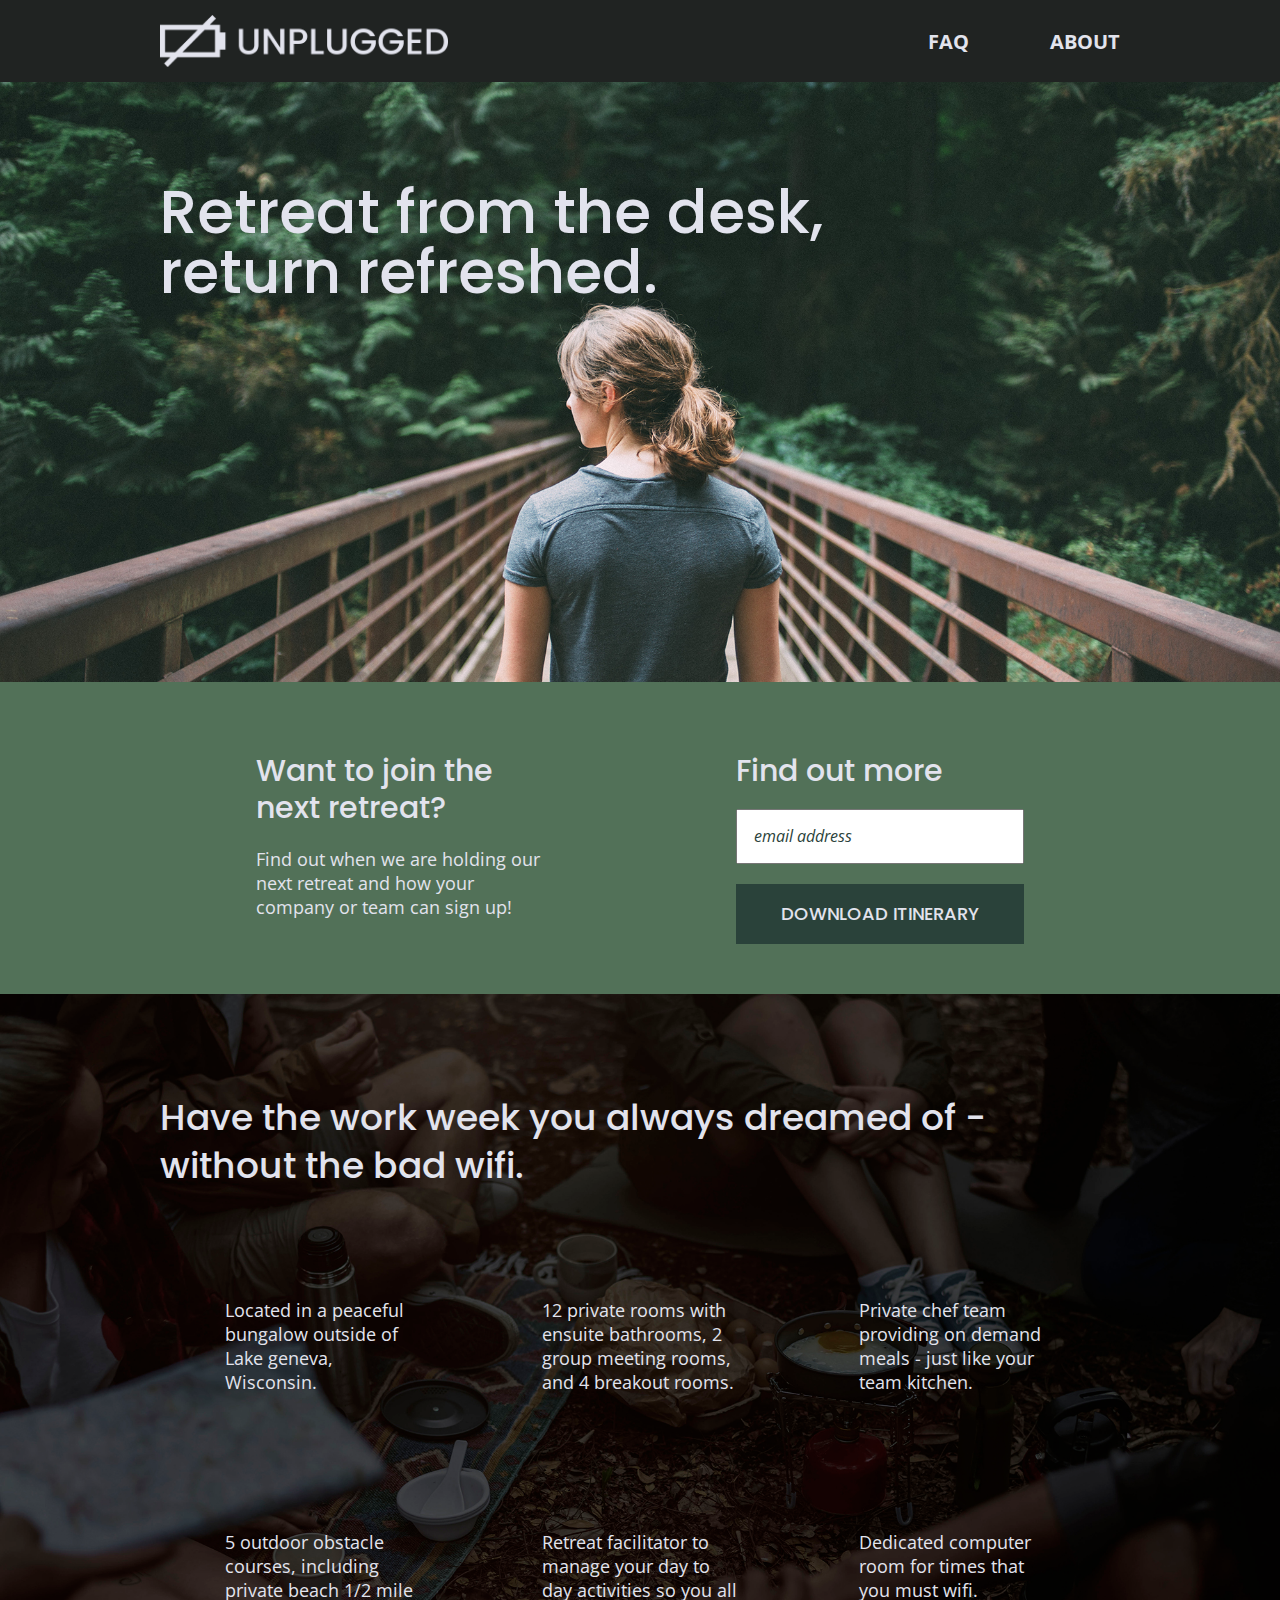
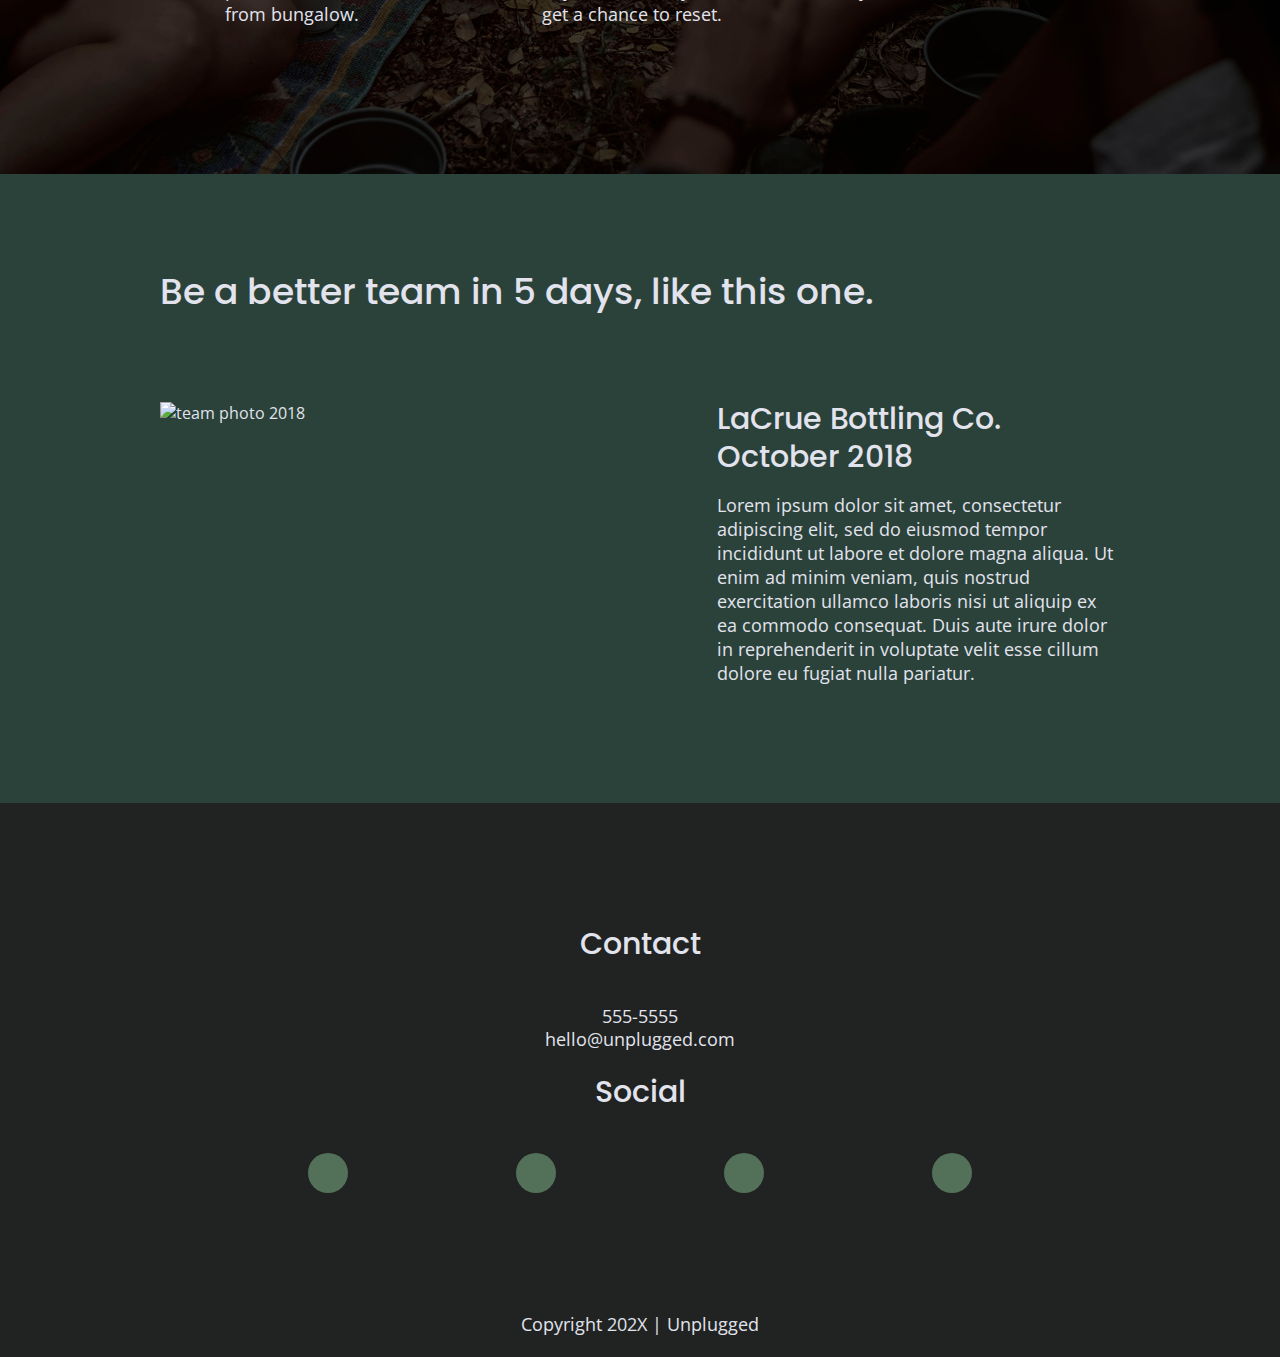
==== commit 3f15dd5f: "Touchups to html and css code for accuracy" ====
--- a/index.html
+++ b/index.html
@@ -130,7 +130,7 @@
               <a href="https://www.Linkedin.com/mysite" target="_blank" rel="noopener"><i class="fa-brands fa-linkedin"></i></a>
             </p>
             <p>
-              <a href="https://www.instagram.com/skillcrush/" target="_blank" rel="noopener"><i class="fa-brands fa-github"></i></a>
+              <a href="https://www.instagram.com/skillcrush/" target="_blank" rel="noopener"><i class="fab fa-github-f"></i></a>
             </p>
             <p>
               <a href="https://www.Linkedin.com/mysite" target="_blank" rel="noopener"><i class="fab fa-facebook-f"></i></a></p>
--- a/css/main.css
+++ b/css/main.css
@@ -98,6 +98,7 @@
   font-family: 'Open Sans', sans-serif;
   text-align: left;
   color: #e2e3ed;
+  background-color: #202322;
 }
 
 ul,
@@ -116,6 +117,7 @@
   font-family: 'Poppins', sans-serif;
   font-size: 1.875em;
   font-weight: 500;
+  margin: 0;
 }
 
 h3,
@@ -223,6 +225,14 @@
     display: flex;
     justify-content: center;
     align-items: center;
+    background-color: #527158;
+    border-radius: 50%;
+    width: 40px;
+    height: 40px;
+  }
+
+  footer .social-icons p i {
+    font-size: 1.3125em;
   }
 
   footer .copyright {
@@ -330,7 +340,6 @@
 .features .features-items {
   display: flex;
   justify-content: center;
-  align-items: flex-start;
   flex-flow: row wrap;
 }
 
